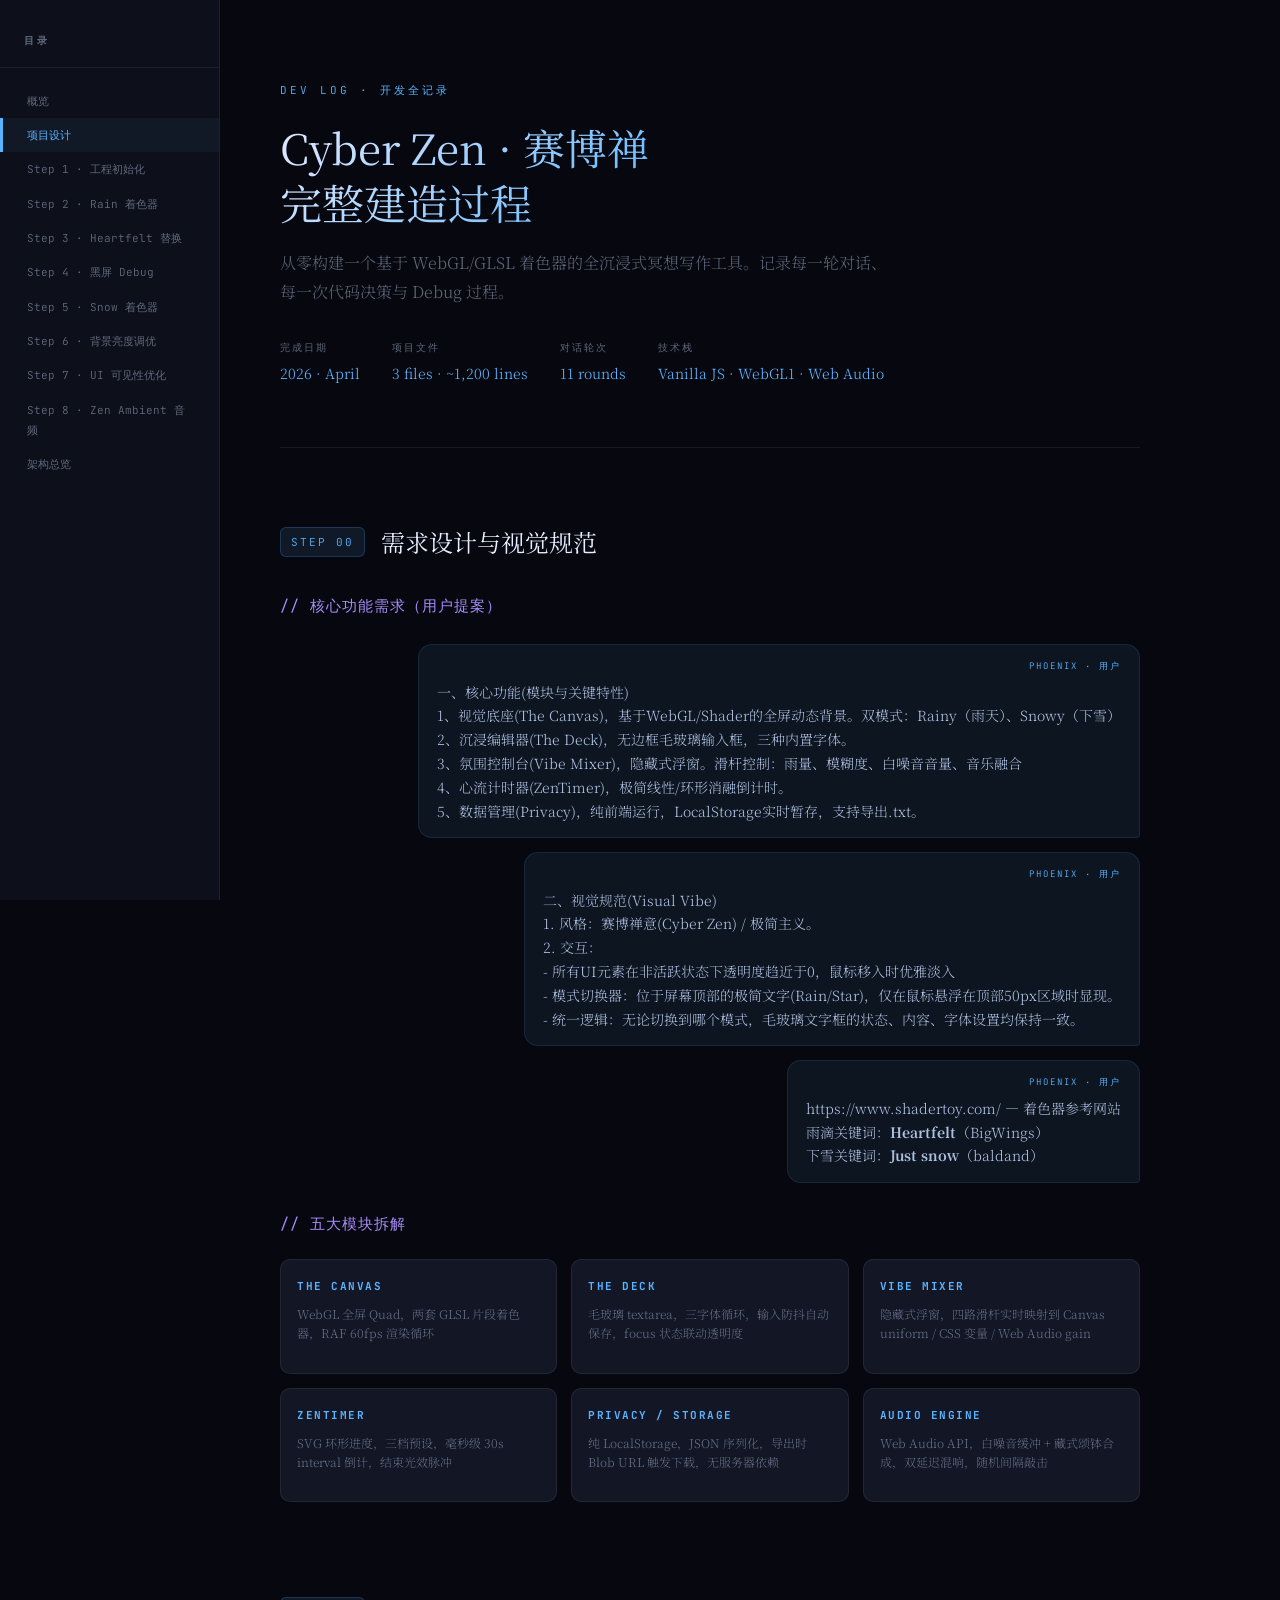
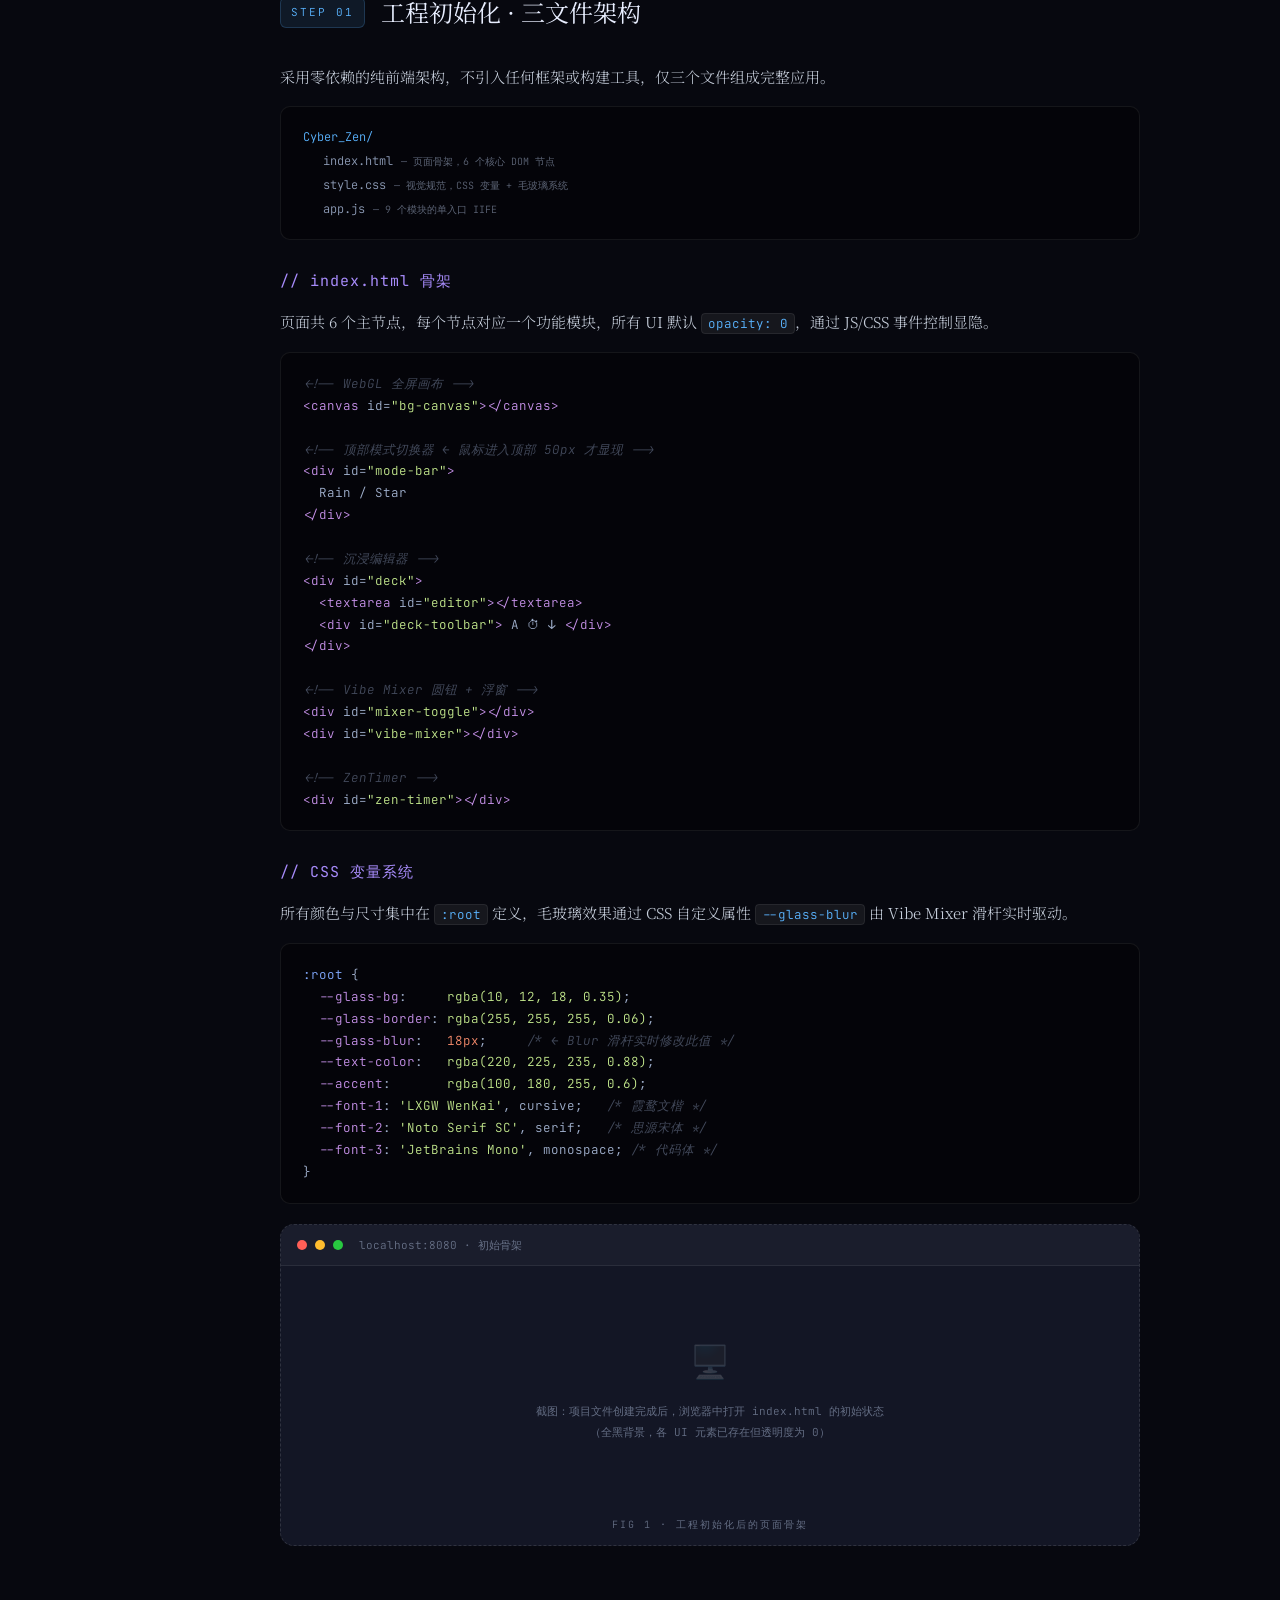
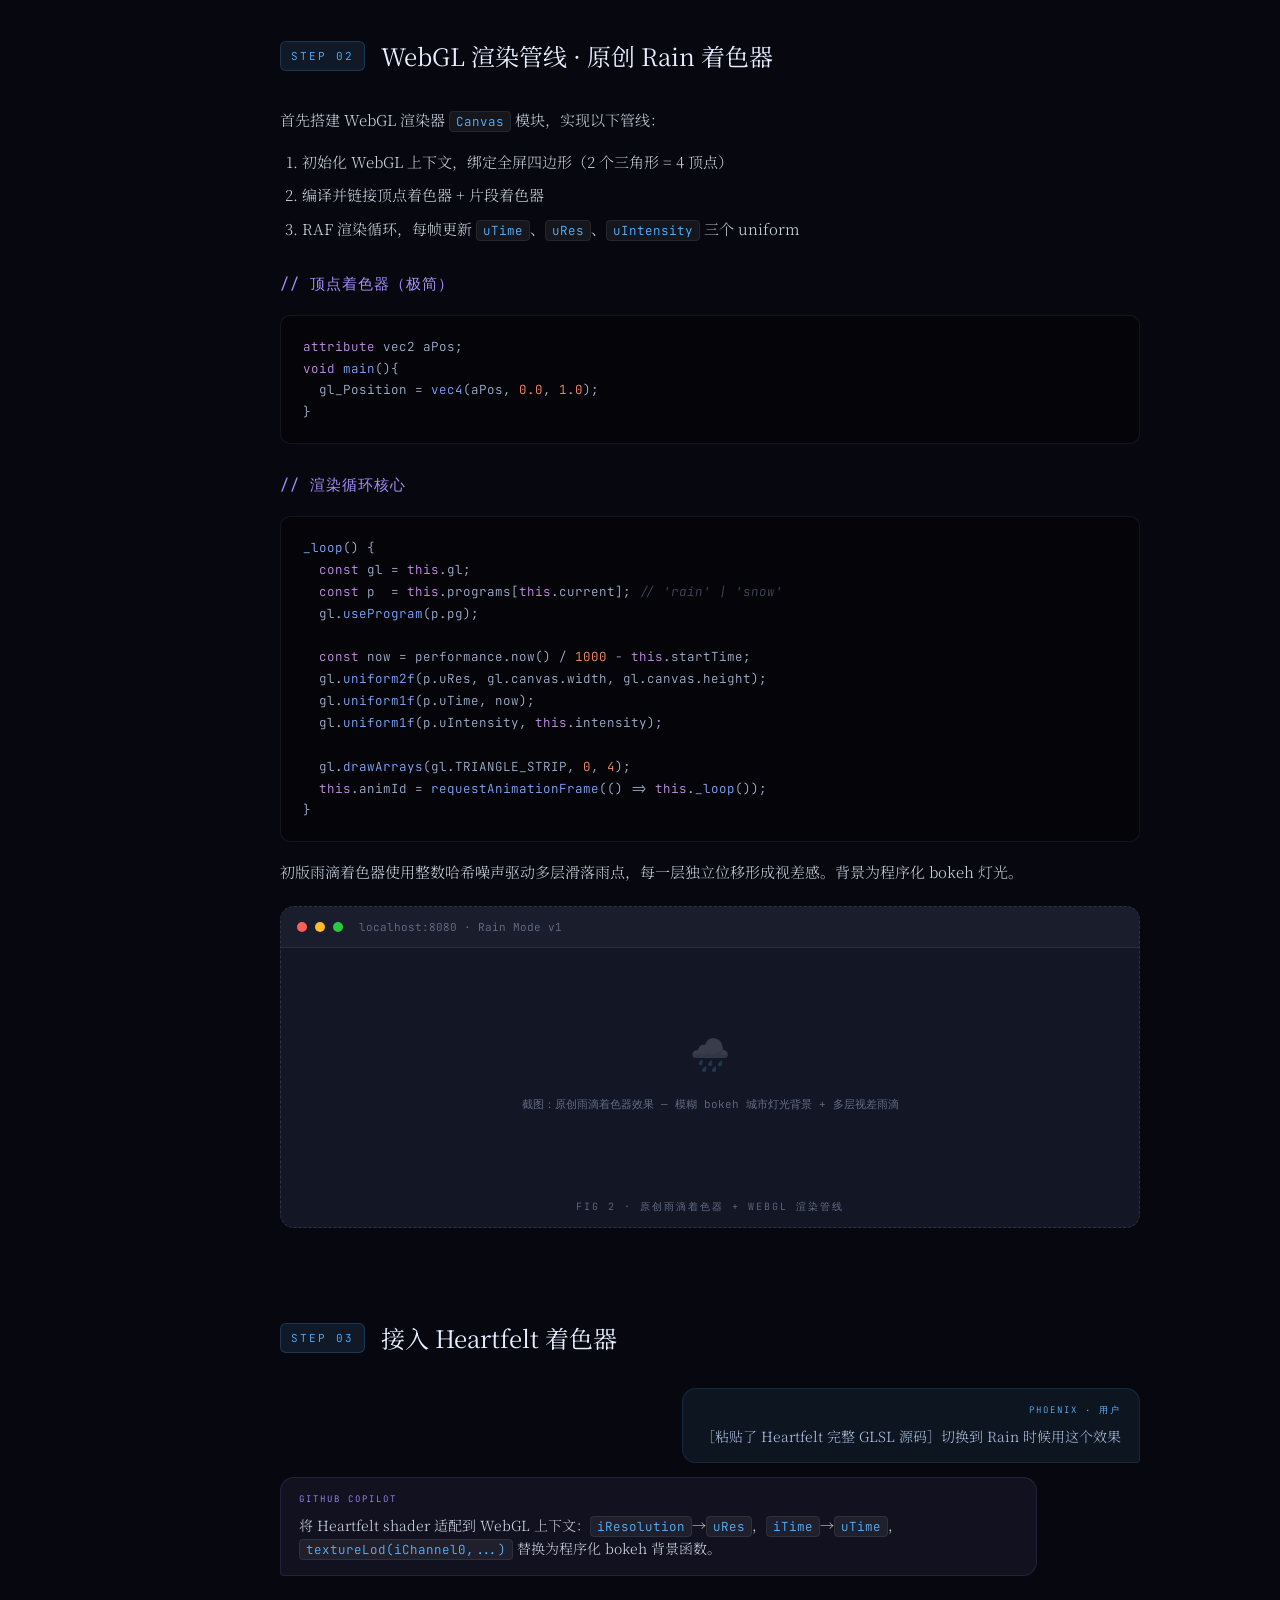
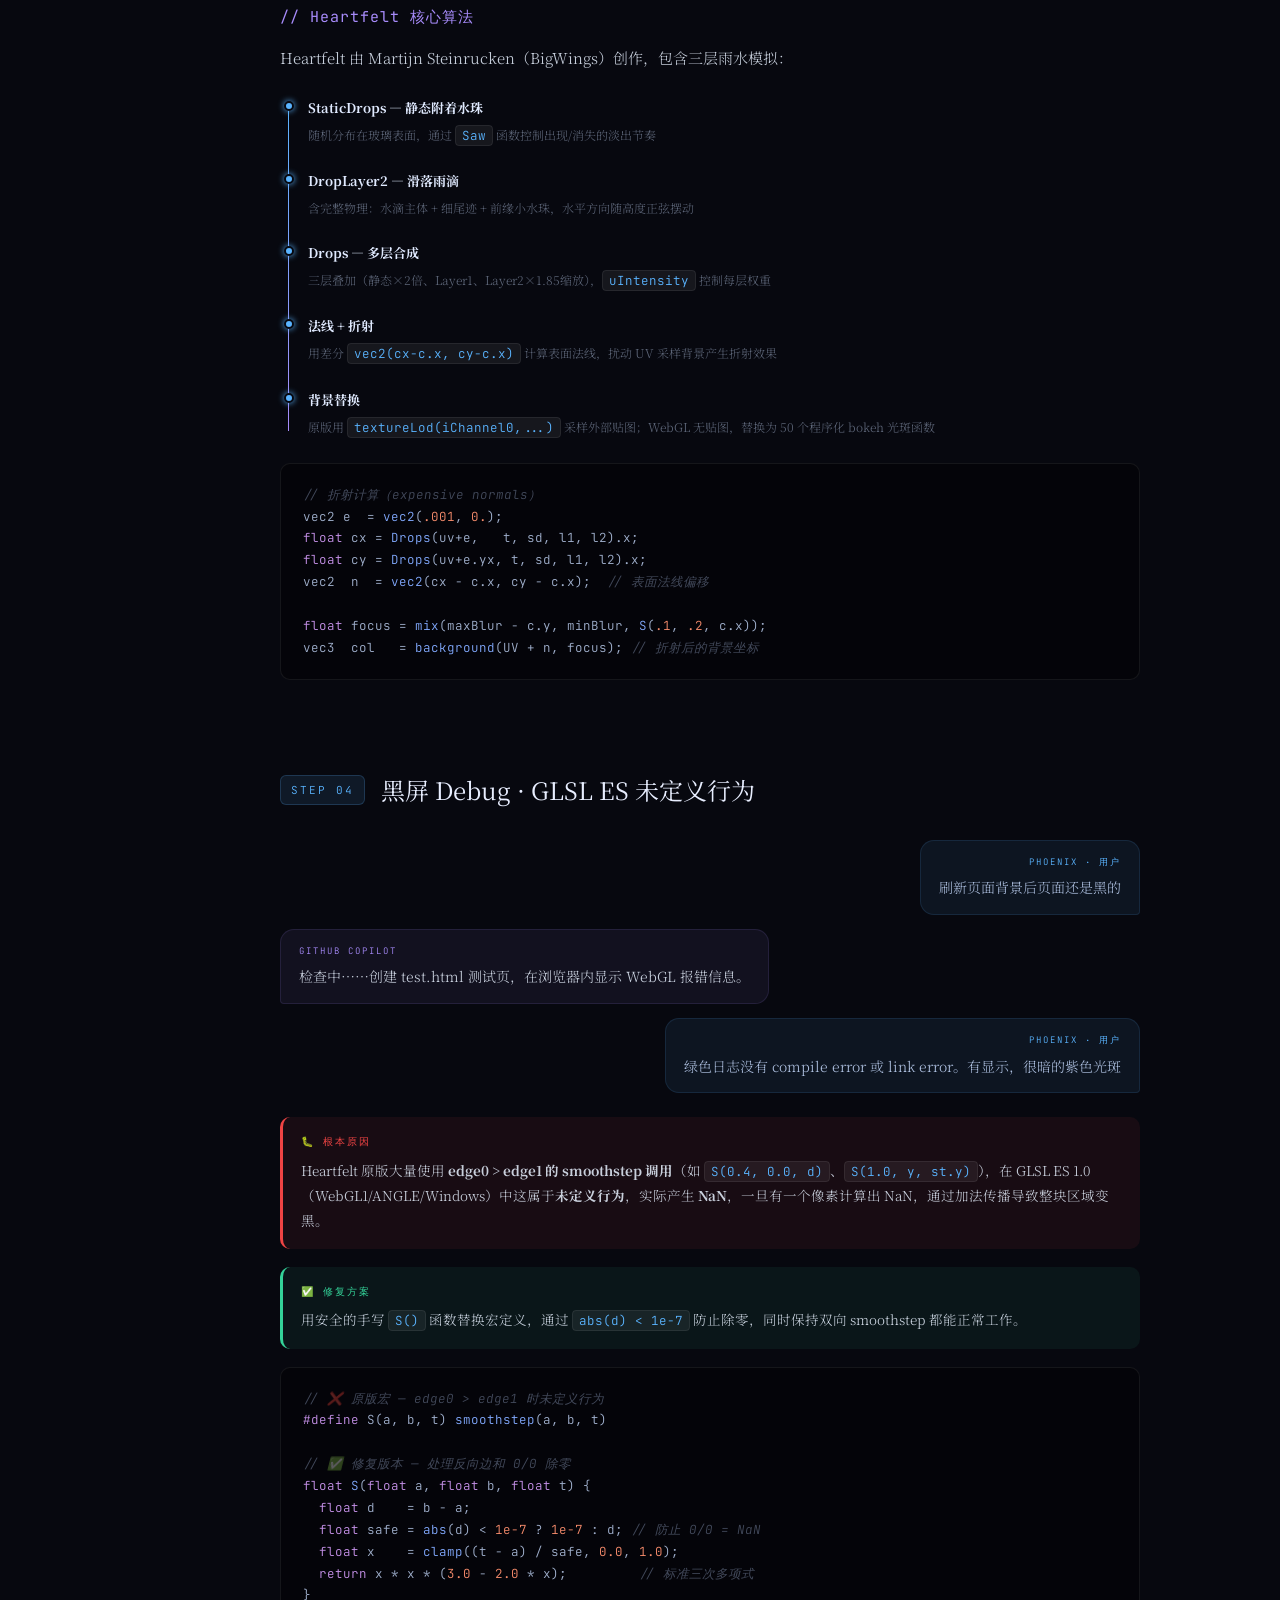
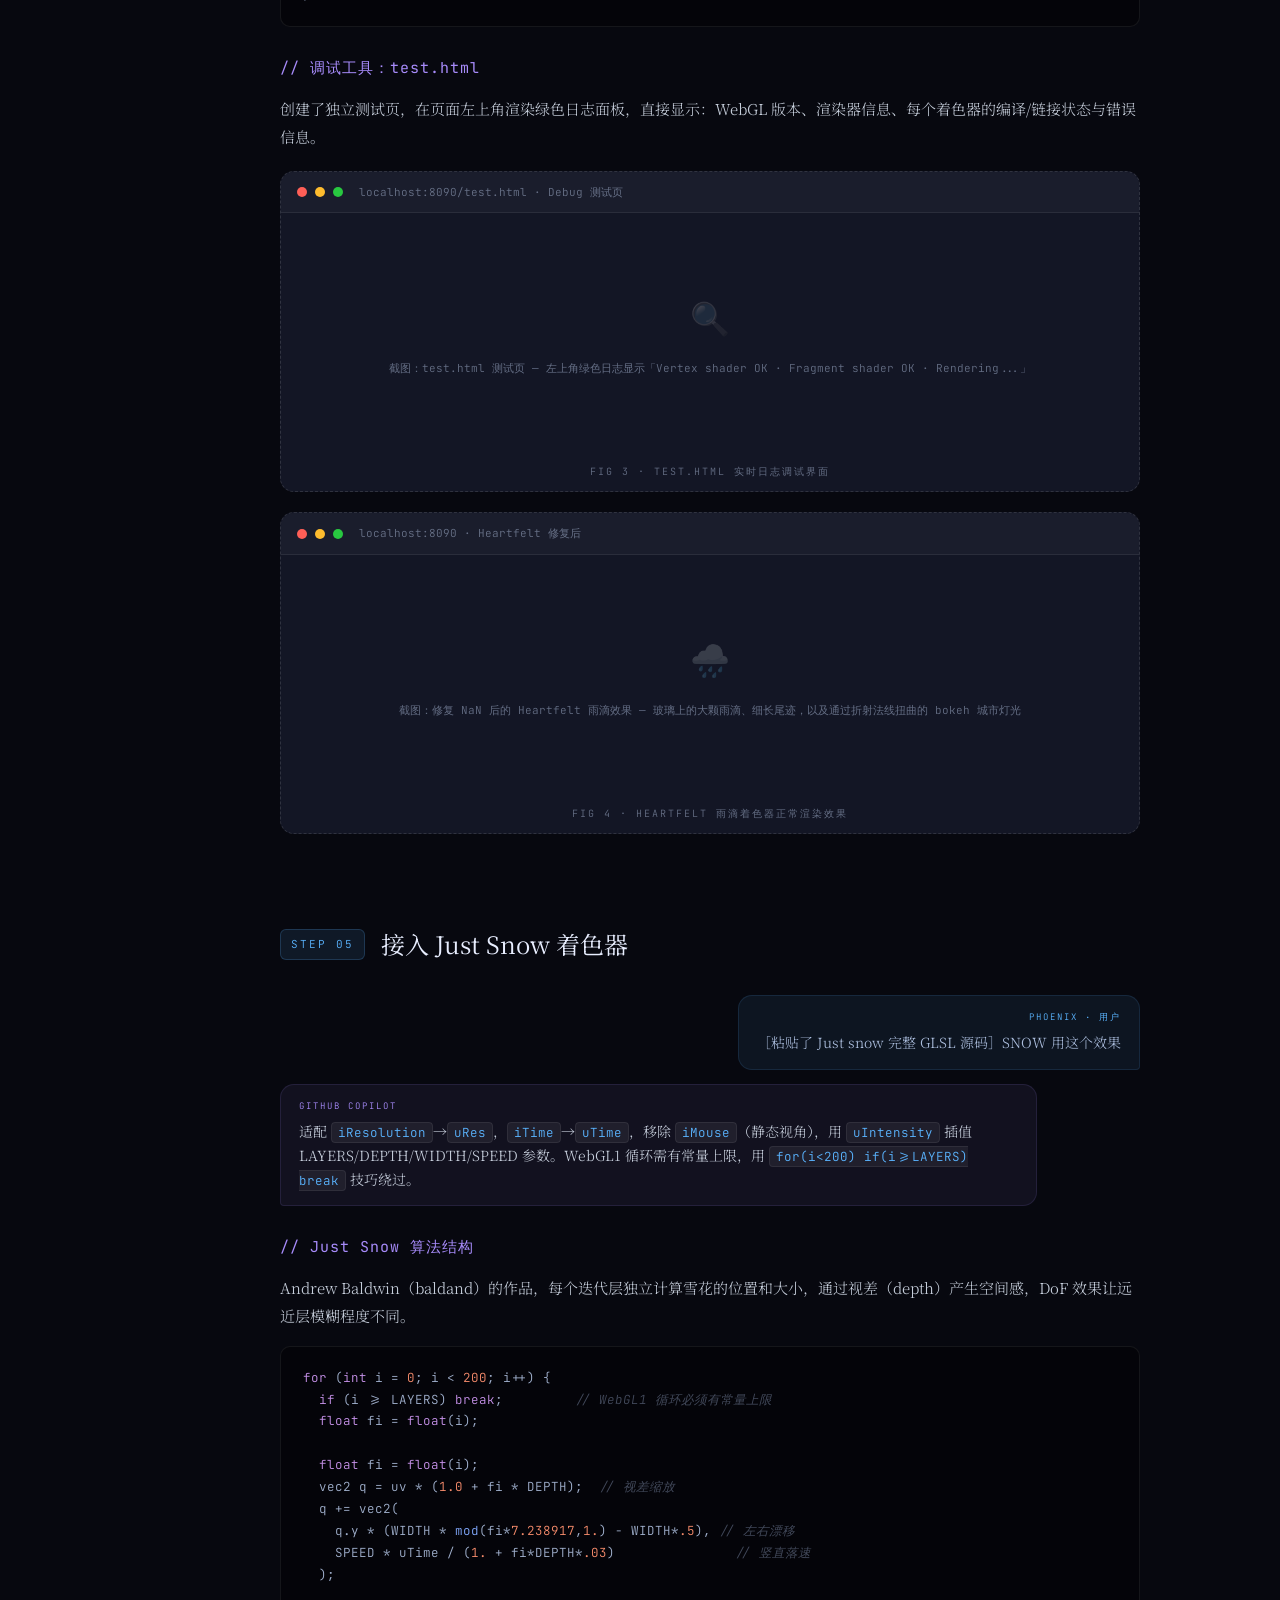
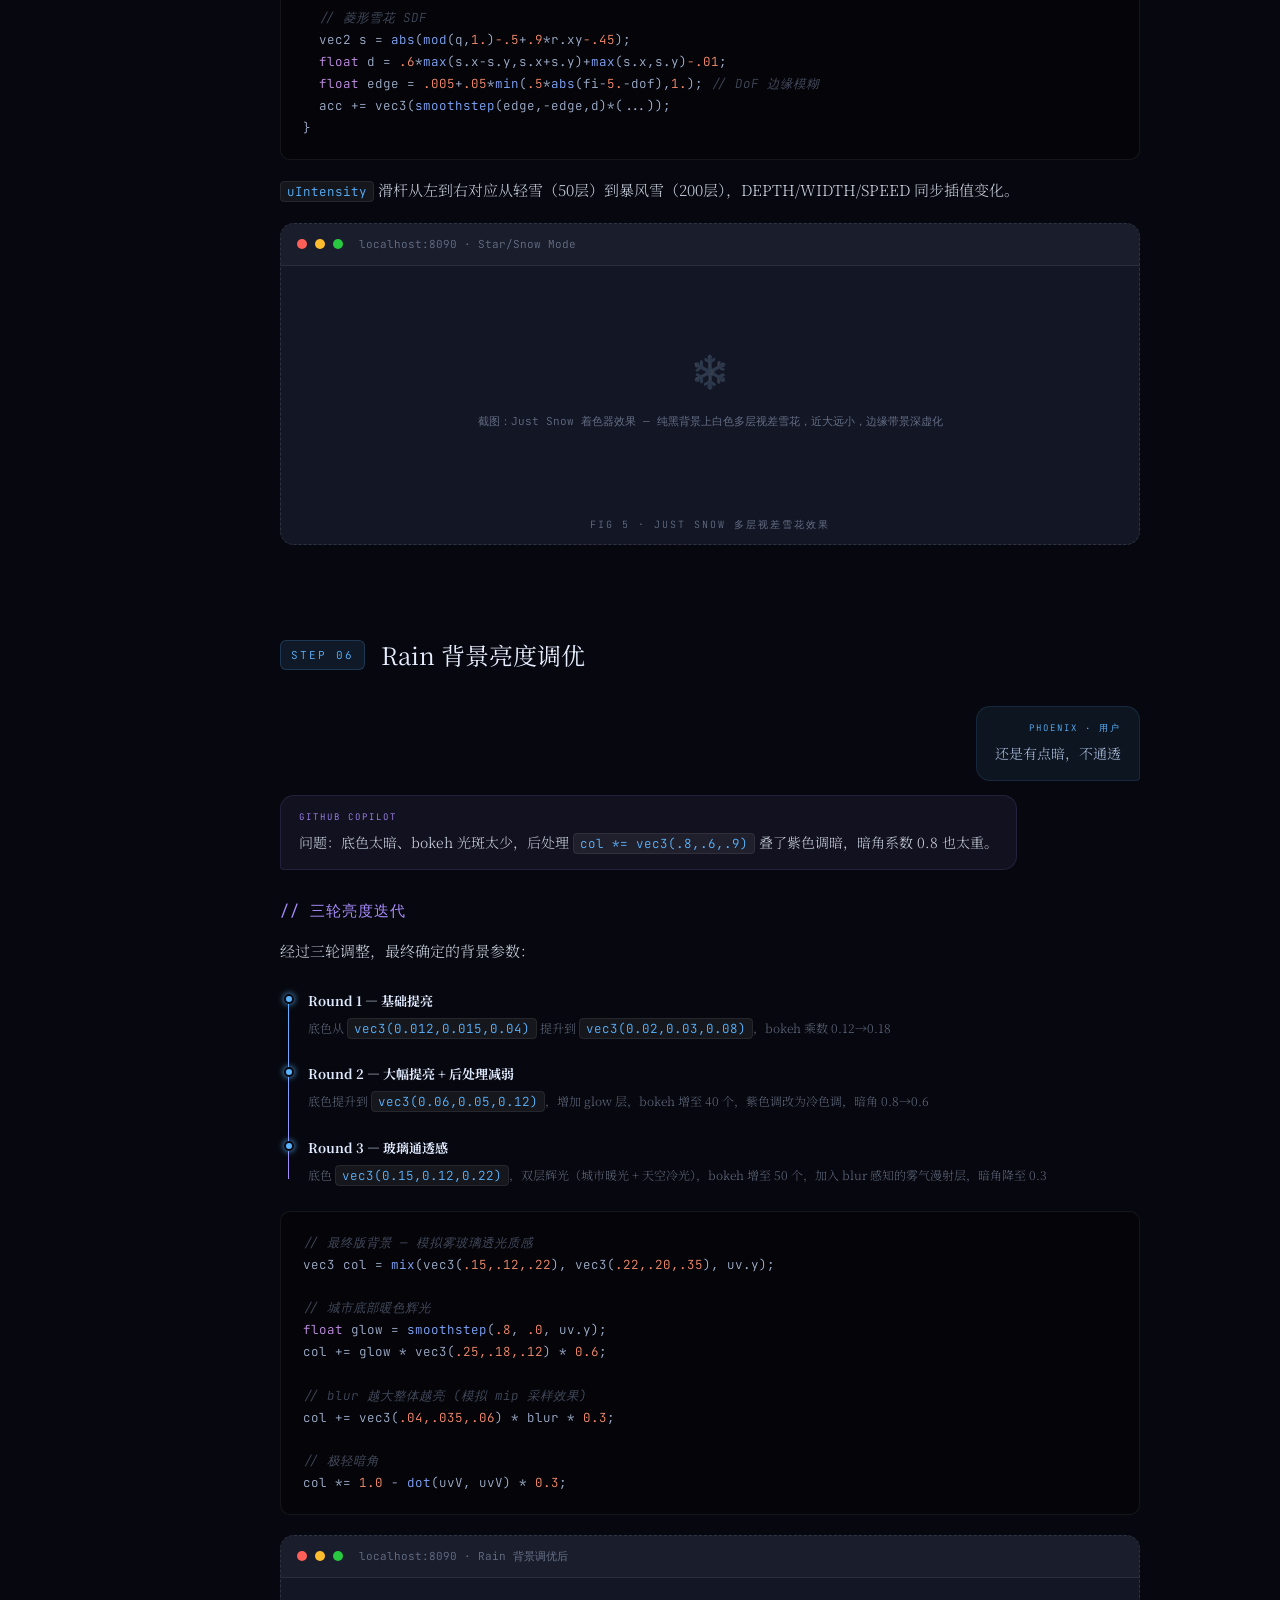
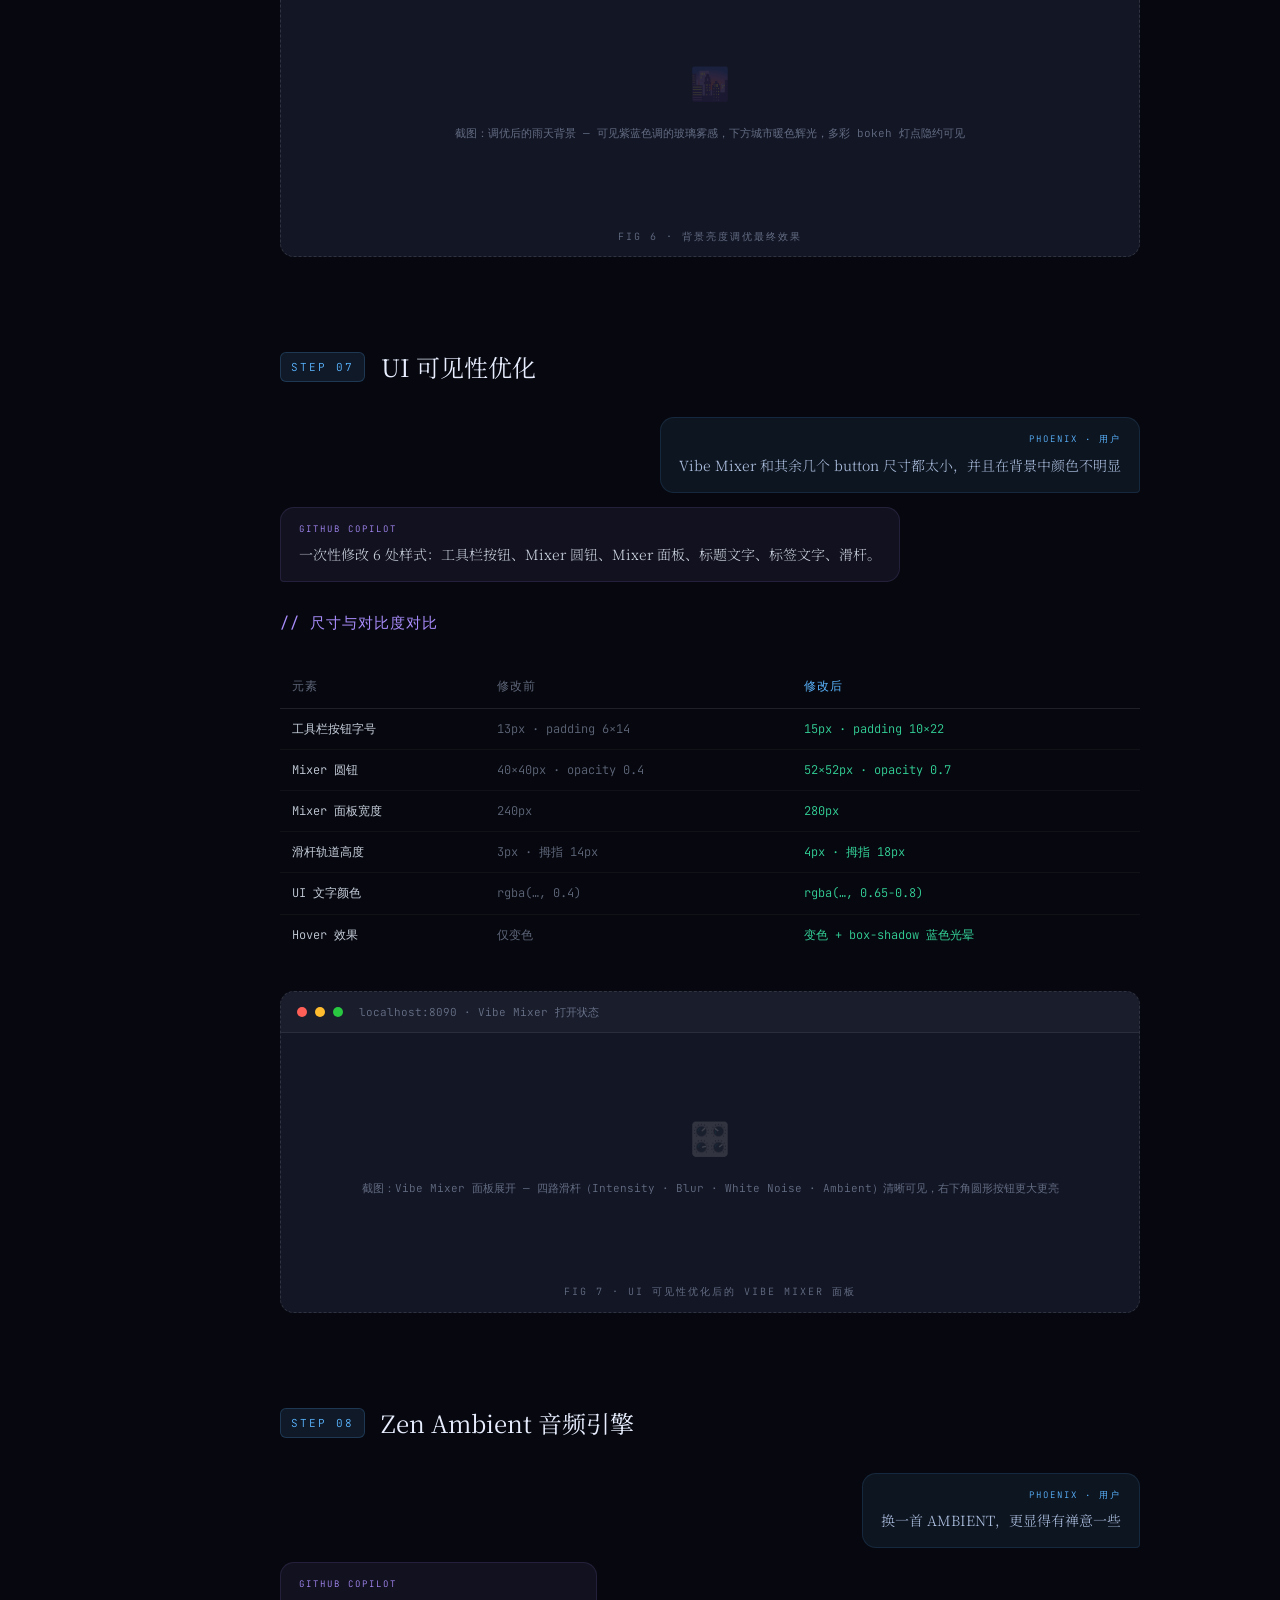
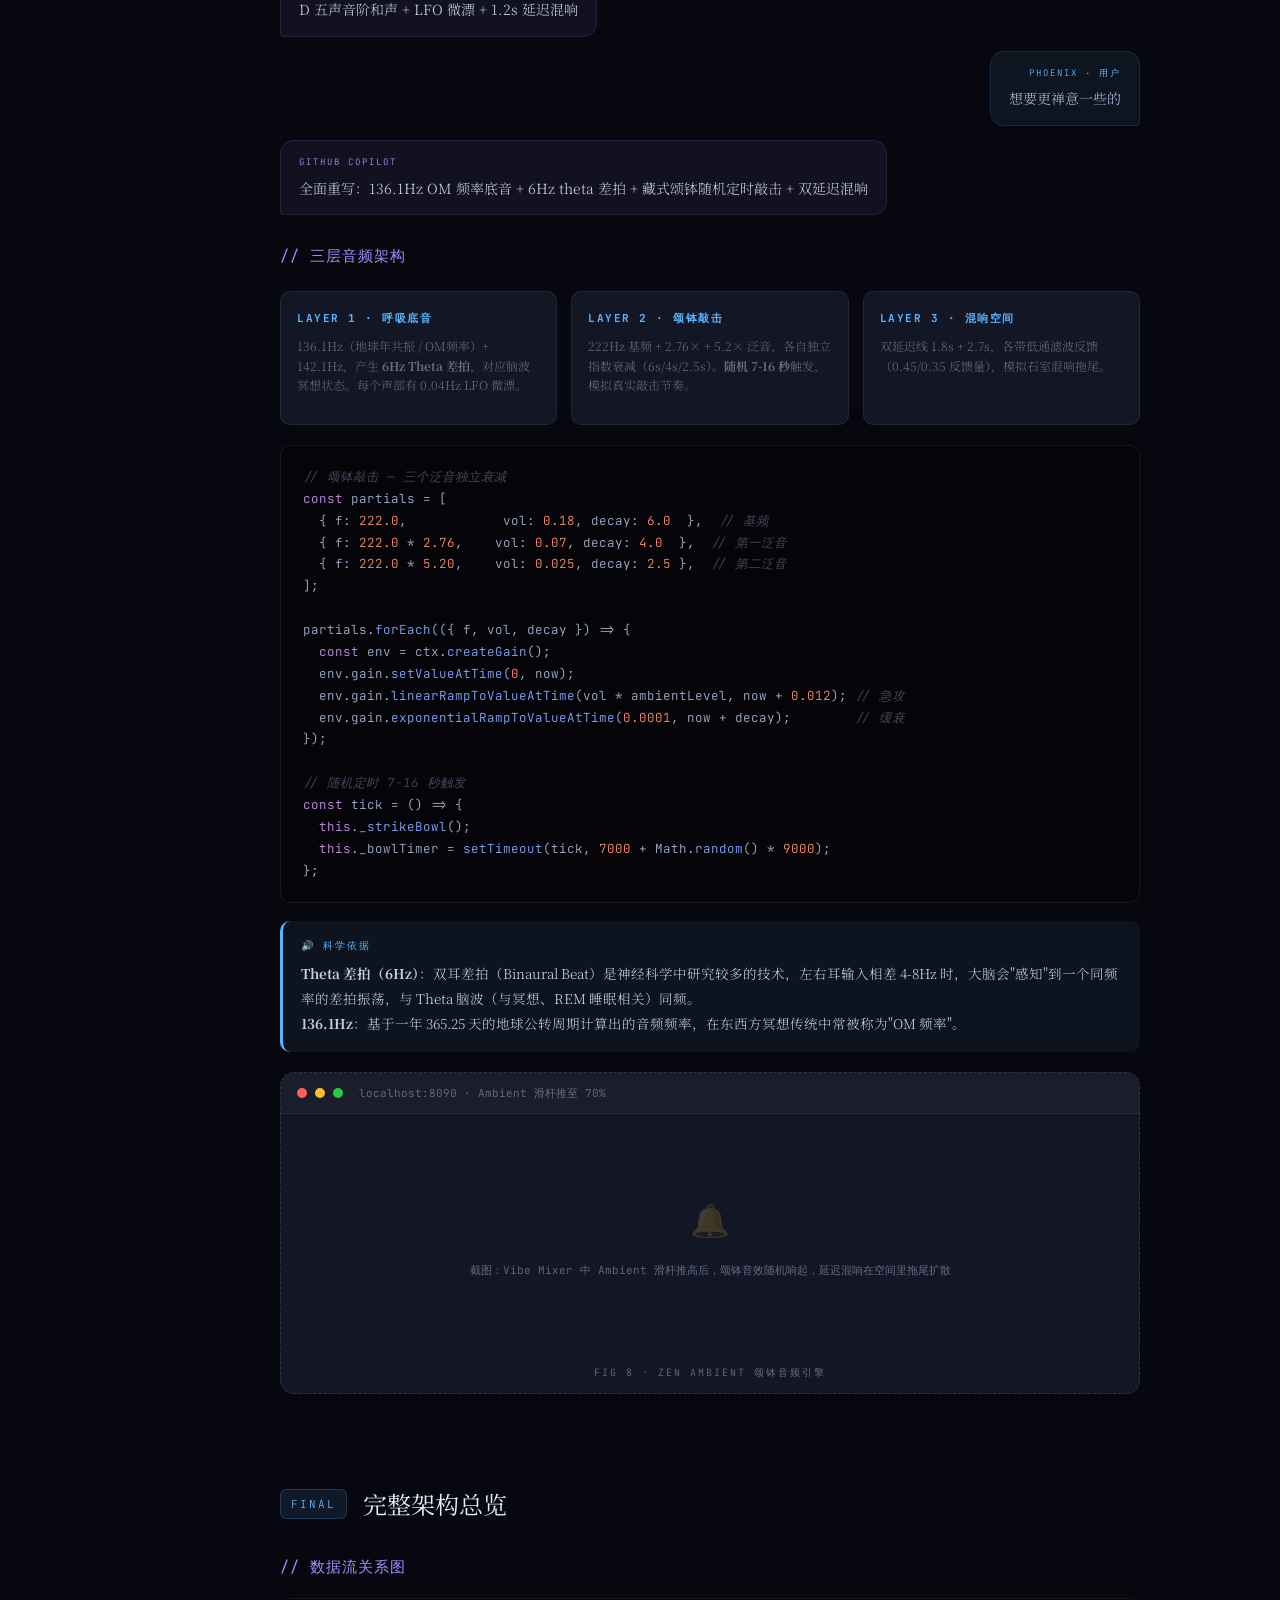
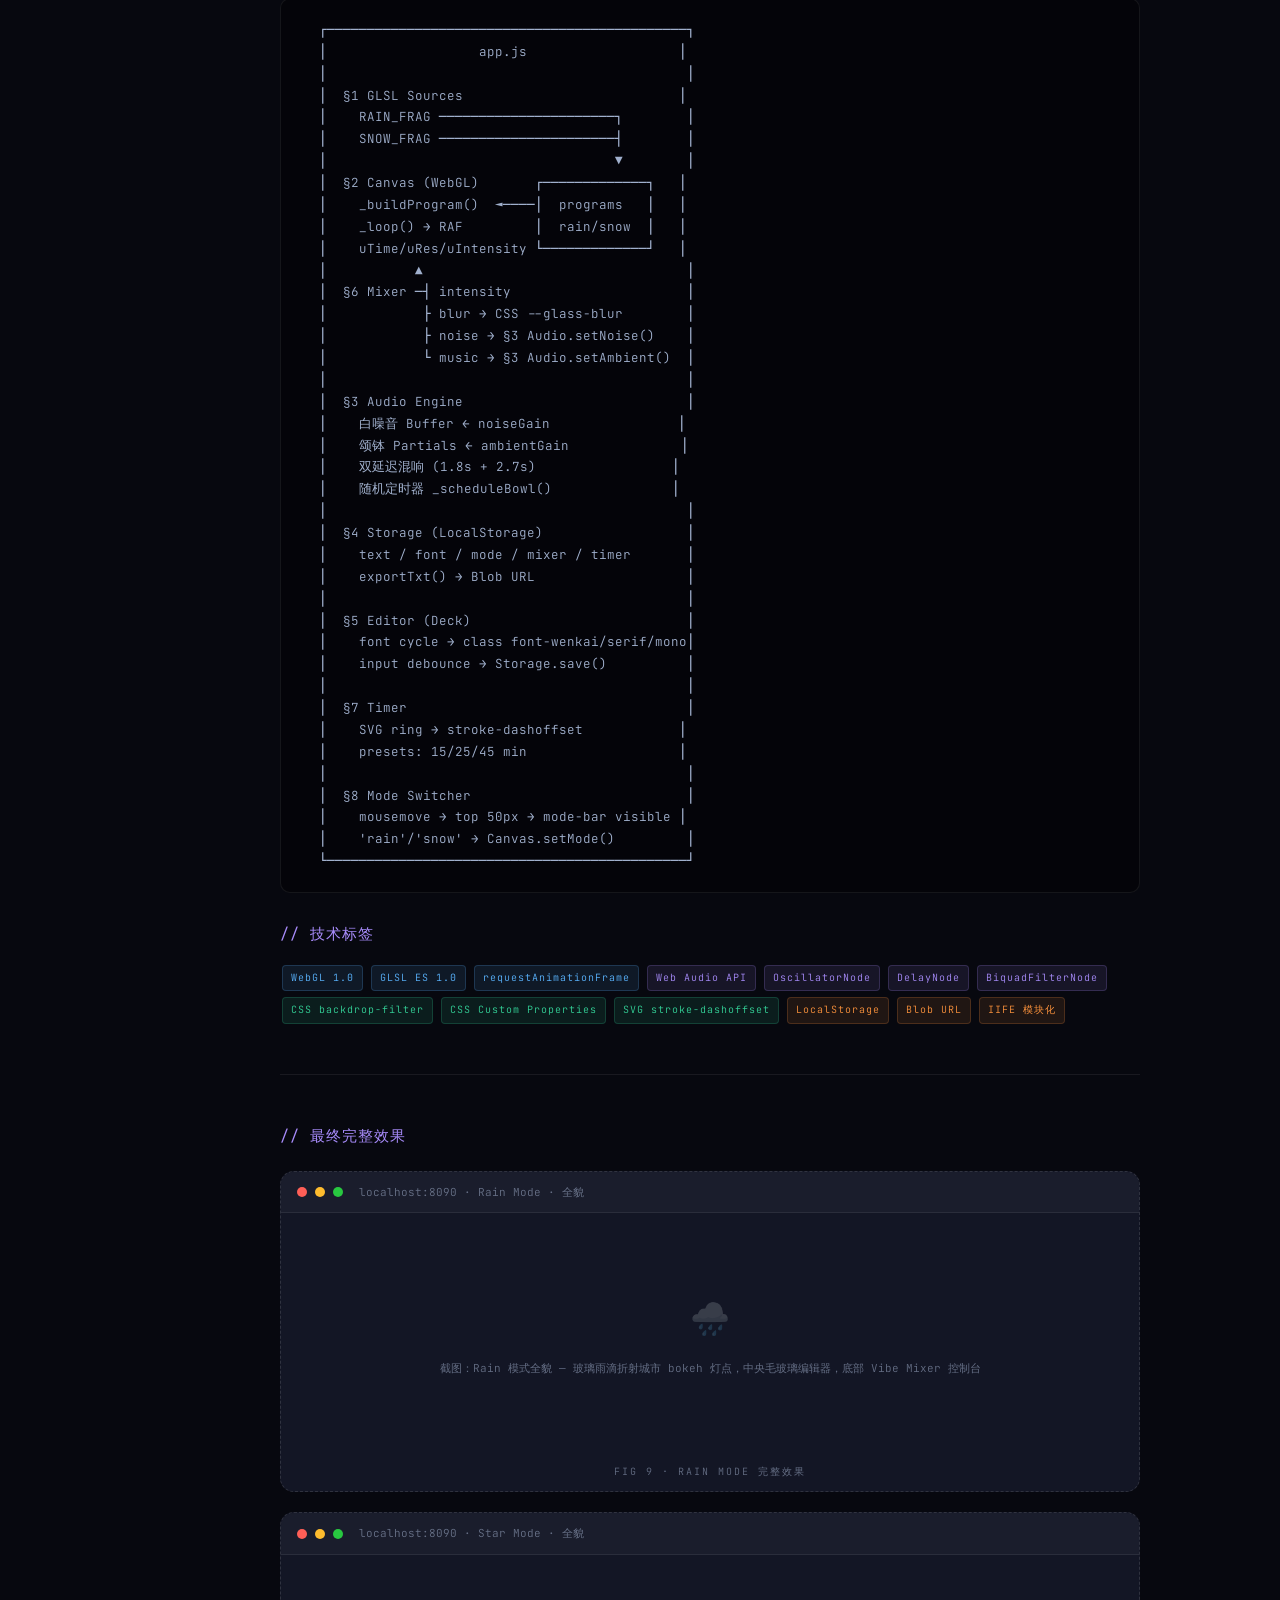
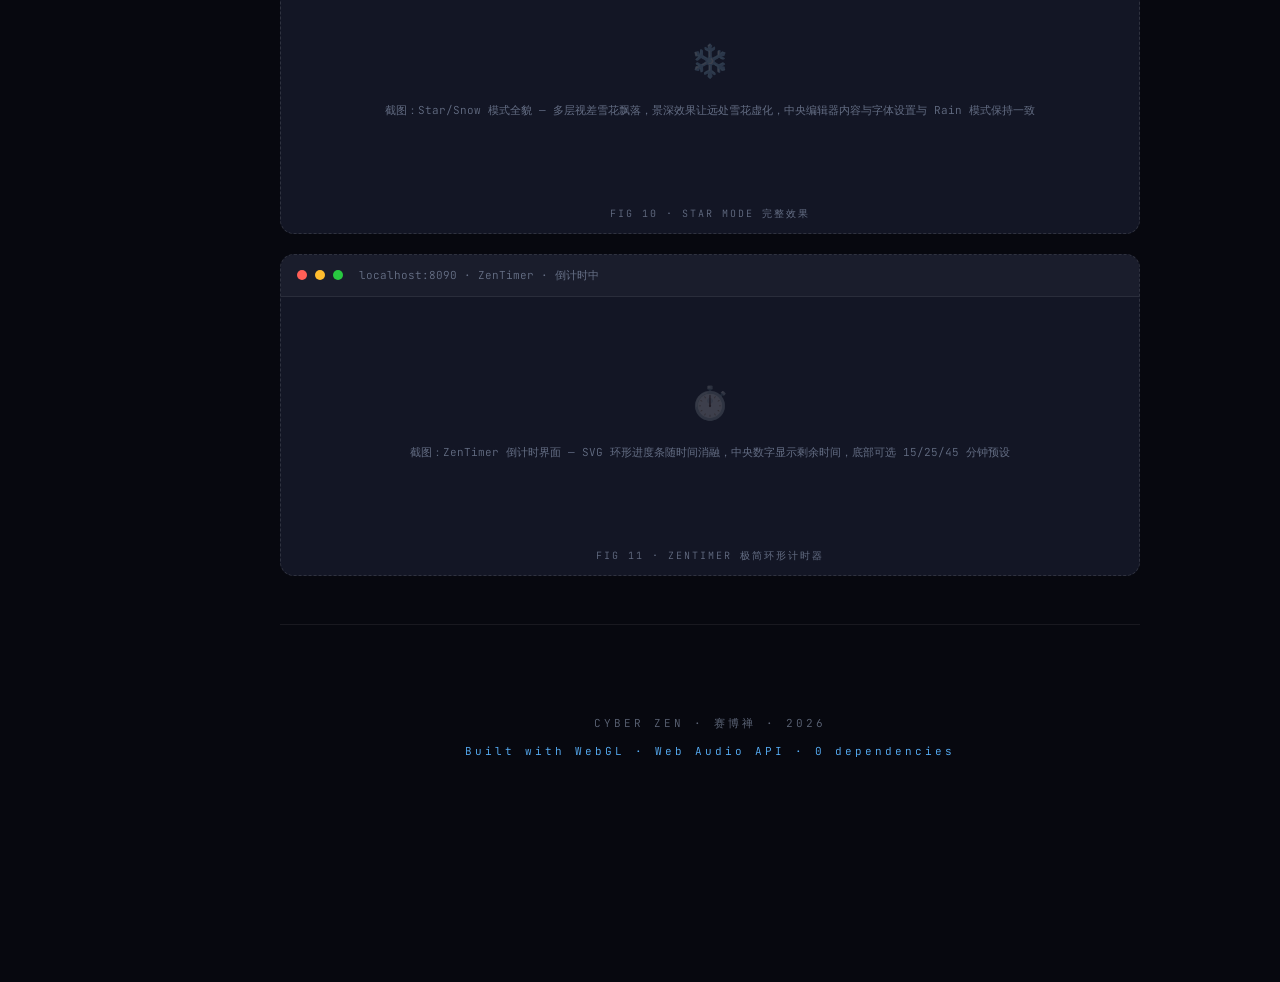
==== devlog.html @ c0a7d8d2 "upload dev log" ====
<!DOCTYPE html>
<html lang="zh-CN">
<head>
<meta charset="UTF-8">
<meta name="viewport" content="width=device-width, initial-scale=1.0">
<title>Cyber Zen · 开发全记录</title>
<style>
  @import url('https://fonts.googleapis.com/css2?family=JetBrains+Mono:wght@300;400&family=Noto+Serif+SC:wght@300;400&display=swap');

  :root {
    --bg: #07080f;
    --bg2: #0d0f1a;
    --bg3: #131625;
    --border: rgba(255,255,255,0.07);
    --accent: #5ab4ff;
    --accent2: #a78bfa;
    --text: rgba(220,228,242,0.9);
    --text-dim: rgba(180,195,225,0.5);
    --user-bg: rgba(90,180,255,0.08);
    --ai-bg: rgba(167,139,250,0.07);
    --code-bg: rgba(0,0,0,0.4);
    --radius: 14px;
  }

  * { margin:0; padding:0; box-sizing:border-box; }

  html { scroll-behavior: smooth; }

  body {
    background: var(--bg);
    color: var(--text);
    font-family: 'Noto Serif SC', serif;
    font-weight: 300;
    line-height: 1.85;
    font-size: 15px;
  }

  /* ── Sidebar TOC ── */
  #toc {
    position: fixed;
    top: 0; left: 0;
    width: 220px; height: 100vh;
    background: var(--bg2);
    border-right: 1px solid var(--border);
    padding: 32px 0;
    overflow-y: auto;
    z-index: 100;
  }
  #toc h2 {
    font-family: 'JetBrains Mono', monospace;
    font-size: 10px;
    letter-spacing: 3px;
    text-transform: uppercase;
    color: var(--text-dim);
    padding: 0 24px 16px;
    border-bottom: 1px solid var(--border);
    margin-bottom: 16px;
  }
  #toc a {
    display: block;
    padding: 7px 24px;
    font-family: 'JetBrains Mono', monospace;
    font-size: 11px;
    color: var(--text-dim);
    text-decoration: none;
    transition: color .25s, background .25s, border-left .25s;
    border-left: 3px solid transparent;
  }
  #toc a:hover, #toc a.active {
    color: var(--accent);
    background: rgba(90,180,255,0.06);
    border-left-color: var(--accent);
  }
  #toc .toc-step { color: var(--text-dim); font-size: 10px; padding: 3px 24px 3px 34px; }

  /* ── Main ── */
  main {
    margin-left: 220px;
    padding: 0 60px 120px;
    max-width: 980px;
  }

  /* ── Hero ── */
  #hero {
    padding: 80px 0 60px;
    border-bottom: 1px solid var(--border);
    margin-bottom: 64px;
  }
  #hero .badge {
    font-family: 'JetBrains Mono', monospace;
    font-size: 11px;
    letter-spacing: 3px;
    text-transform: uppercase;
    color: var(--accent);
    margin-bottom: 20px;
  }
  #hero h1 {
    font-size: 42px;
    font-weight: 400;
    line-height: 1.3;
    background: linear-gradient(135deg, #e0eaff 0%, var(--accent) 50%, var(--accent2) 100%);
    -webkit-background-clip: text;
    -webkit-text-fill-color: transparent;
    background-clip: text;
    margin-bottom: 18px;
  }
  #hero p { color: var(--text-dim); font-size: 16px; max-width: 620px; }
  .meta-row {
    display: flex; gap: 32px; margin-top: 32px;
  }
  .meta-item { display:flex; flex-direction:column; gap:4px; }
  .meta-label { font-family: 'JetBrains Mono', monospace; font-size: 10px; letter-spacing:2px; text-transform:uppercase; color: var(--text-dim); }
  .meta-value { font-size: 14px; color: var(--accent); }

  /* ── Section ── */
  .section {
    margin-bottom: 80px;
    padding-top: 8px;
  }
  .step-header {
    display: flex; align-items: center; gap: 16px;
    margin-bottom: 28px;
  }
  .step-num {
    font-family: 'JetBrains Mono', monospace;
    font-size: 11px;
    letter-spacing: 2px;
    color: var(--accent);
    background: rgba(90,180,255,0.1);
    border: 1px solid rgba(90,180,255,0.2);
    border-radius: 6px;
    padding: 4px 10px;
    white-space: nowrap;
  }
  .section h2 {
    font-size: 24px;
    font-weight: 400;
    color: #e8eeff;
  }
  .section h3 {
    font-size: 15px;
    font-weight: 400;
    color: var(--accent2);
    margin: 28px 0 12px;
    font-family: 'JetBrains Mono', monospace;
    letter-spacing: 1px;
  }
  .section p { margin-bottom: 14px; color: var(--text); }
  .section ul, .section ol { padding-left: 22px; margin-bottom: 14px; }
  .section li { margin-bottom: 6px; color: var(--text); }
  .divider { height: 1px; background: var(--border); margin: 48px 0; }

  /* ── Chat bubbles ── */
  .chat { margin: 24px 0; display: flex; flex-direction: column; gap: 14px; }
  .bubble { padding: 14px 18px; border-radius: var(--radius); max-width: 88%; line-height:1.7; font-size: 14px; }
  .bubble.user {
    background: var(--user-bg);
    border: 1px solid rgba(90,180,255,0.12);
    border-bottom-right-radius: 4px;
    align-self: flex-end;
    color: rgba(200,220,255,0.85);
  }
  .bubble.ai {
    background: var(--ai-bg);
    border: 1px solid rgba(167,139,250,0.12);
    border-bottom-left-radius: 4px;
    align-self: flex-start;
    color: var(--text);
  }
  .bubble-label {
    font-family: 'JetBrains Mono', monospace;
    font-size: 9px;
    letter-spacing: 2px;
    text-transform: uppercase;
    margin-bottom: 6px;
  }
  .bubble.user .bubble-label { color: var(--accent); text-align:right; }
  .bubble.ai   .bubble-label { color: var(--accent2); }

  /* ── Code block ── */
  pre {
    background: var(--code-bg);
    border: 1px solid var(--border);
    border-radius: 10px;
    padding: 20px 22px;
    overflow-x: auto;
    margin: 16px 0;
    font-family: 'JetBrains Mono', monospace;
    font-size: 12.5px;
    line-height: 1.75;
    color: rgba(200,220,255,0.8);
  }
  pre .kw  { color: #c792ea; }
  pre .fn  { color: #82aaff; }
  pre .str { color: #c3e88d; }
  pre .cmt { color: rgba(180,200,240,0.35); font-style: italic; }
  pre .num { color: #f78c6c; }

  code {
    font-family: 'JetBrains Mono', monospace;
    font-size: 12.5px;
    background: rgba(255,255,255,0.06);
    border: 1px solid var(--border);
    border-radius: 4px;
    padding: 1px 6px;
    color: var(--accent);
  }

  /* ── Screenshot placeholder ── */
  .screenshot {
    background: var(--bg3);
    border: 1px dashed rgba(255,255,255,0.12);
    border-radius: var(--radius);
    margin: 20px 0;
    overflow: hidden;
  }
  .screenshot-header {
    display: flex; align-items: center; gap: 8px;
    padding: 10px 16px;
    background: rgba(255,255,255,0.03);
    border-bottom: 1px solid var(--border);
  }
  .dot { width: 10px; height: 10px; border-radius: 50%; }
  .dot-r { background: #ff5f57; }
  .dot-y { background: #febc2e; }
  .dot-g { background: #28c840; }
  .screenshot-url {
    font-family: 'JetBrains Mono', monospace;
    font-size: 11px;
    color: var(--text-dim);
    margin-left: 8px;
  }
  .screenshot-body {
    min-height: 240px;
    display: flex;
    flex-direction: column;
    align-items: center;
    justify-content: center;
    gap: 12px;
    padding: 32px;
    position: relative;
  }
  .screenshot-body img {
    width: 100%;
    border-radius: 4px;
    display: block;
  }
  .screenshot-caption {
    font-family: 'JetBrains Mono', monospace;
    font-size: 10px;
    letter-spacing: 2px;
    text-transform: uppercase;
    color: var(--text-dim);
    text-align: center;
    padding: 10px;
  }
  .screenshot-icon {
    font-size: 32px;
    opacity: 0.2;
  }
  .screenshot-hint {
    font-family: 'JetBrains Mono', monospace;
    font-size: 11px;
    color: var(--text-dim);
    text-align: center;
  }

  /* ── Feature tag ── */
  .tag {
    display: inline-block;
    font-family: 'JetBrains Mono', monospace;
    font-size: 10px;
    letter-spacing: 1px;
    padding: 3px 8px;
    border-radius: 4px;
    margin: 2px;
  }
  .tag-blue  { background: rgba(90,180,255,0.1);  border: 1px solid rgba(90,180,255,0.2);  color: var(--accent); }
  .tag-purple{ background: rgba(167,139,250,0.1); border: 1px solid rgba(167,139,250,0.2); color: var(--accent2); }
  .tag-green { background: rgba(52,211,153,0.1);  border: 1px solid rgba(52,211,153,0.2);  color: #34d399; }
  .tag-orange{ background: rgba(251,146,60,0.1);  border: 1px solid rgba(251,146,60,0.2);  color: #fb923c; }

  /* ── File tree ── */
  .filetree {
    background: var(--code-bg);
    border: 1px solid var(--border);
    border-radius: 10px;
    padding: 18px 22px;
    font-family: 'JetBrains Mono', monospace;
    font-size: 12px;
    line-height: 2;
    margin: 16px 0;
  }
  .filetree .dir  { color: var(--accent); }
  .filetree .file { color: rgba(200,220,255,0.7); }
  .filetree .indent { padding-left: 20px; }
  .filetree .size { color: var(--text-dim); font-size: 10px; margin-left: 8px; }

  /* ── Architecture diagram ── */
  .arch {
    display: grid;
    grid-template-columns: repeat(3, 1fr);
    gap: 14px;
    margin: 20px 0;
  }
  .arch-card {
    background: var(--bg3);
    border: 1px solid var(--border);
    border-radius: 10px;
    padding: 16px;
  }
  .arch-card h4 {
    font-family: 'JetBrains Mono', monospace;
    font-size: 11px;
    letter-spacing: 1.5px;
    text-transform: uppercase;
    color: var(--accent);
    margin-bottom: 8px;
  }
  .arch-card p { font-size: 12px; color: var(--text-dim); line-height: 1.6; }

  /* ── Timeline bar ── */
  .timeline { position: relative; padding-left: 28px; margin: 24px 0; }
  .timeline::before {
    content: '';
    position: absolute;
    left: 8px; top: 8px; bottom: 8px;
    width: 1px;
    background: linear-gradient(to bottom, var(--accent), var(--accent2));
  }
  .tl-item { position: relative; margin-bottom: 22px; }
  .tl-dot {
    position: absolute;
    left: -24px; top: 5px;
    width: 10px; height: 10px;
    border-radius: 50%;
    background: var(--accent);
    border: 2px solid var(--bg);
    box-shadow: 0 0 6px var(--accent);
  }
  .tl-item h4 { font-size: 13px; color: #e0eaff; margin-bottom: 4px; }
  .tl-item p  { font-size: 12px; color: var(--text-dim); }

  /* ── Bug callout ── */
  .callout {
    border-radius: 10px;
    padding: 16px 18px;
    margin: 18px 0;
    font-size: 13.5px;
    border-left: 3px solid;
  }
  .callout-bug   { background: rgba(239,68,68,0.07);  border-color: #ef4444; }
  .callout-fix   { background: rgba(52,211,153,0.07); border-color: #34d399; }
  .callout-info  { background: rgba(90,180,255,0.07); border-color: var(--accent); }
  .callout-label { font-family: 'JetBrains Mono', monospace; font-size: 10px; letter-spacing: 2px; text-transform: uppercase; margin-bottom: 6px; }
  .callout-bug   .callout-label { color: #ef4444; }
  .callout-fix   .callout-label { color: #34d399; }
  .callout-info  .callout-label { color: var(--accent); }

  /* ── Print ── */
  @media print {
    #toc { display: none; }
    main { margin-left: 0; padding: 20px 40px; }
    .section { page-break-inside: avoid; }
    pre { white-space: pre-wrap; }
  }

  @media (max-width: 900px) {
    #toc { display: none; }
    main { margin-left: 0; padding: 0 24px 80px; }
  }
</style>
</head>
<body>

<!-- ══════════════ SIDEBAR ══════════════ -->
<nav id="toc">
  <h2>目录</h2>
  <a href="#hero">概览</a>
  <a href="#s0">项目设计</a>
  <a href="#s1">Step 1 · 工程初始化</a>
  <a href="#s2">Step 2 · Rain 着色器</a>
  <a href="#s3">Step 3 · Heartfelt 替换</a>
  <a href="#s4">Step 4 · 黑屏 Debug</a>
  <a href="#s5">Step 5 · Snow 着色器</a>
  <a href="#s6">Step 6 · 背景亮度调优</a>
  <a href="#s7">Step 7 · UI 可见性优化</a>
  <a href="#s8">Step 8 · Zen Ambient 音频</a>
  <a href="#arch">架构总览</a>
</nav>

<!-- ══════════════ MAIN ══════════════ -->
<main>

<!-- ── HERO ── -->
<section id="hero">
  <div class="badge">Dev Log · 开发全记录</div>
  <h1>Cyber Zen · 赛博禅<br>完整建造过程</h1>
  <p>从零构建一个基于 WebGL/GLSL 着色器的全沉浸式冥想写作工具。记录每一轮对话、每一次代码决策与 Debug 过程。</p>
  <div class="meta-row">
    <div class="meta-item">
      <span class="meta-label">完成日期</span>
      <span class="meta-value">2026 · April</span>
    </div>
    <div class="meta-item">
      <span class="meta-label">项目文件</span>
      <span class="meta-value">3 files · ~1,200 lines</span>
    </div>
    <div class="meta-item">
      <span class="meta-label">对话轮次</span>
      <span class="meta-value">11 rounds</span>
    </div>
    <div class="meta-item">
      <span class="meta-label">技术栈</span>
      <span class="meta-value">Vanilla JS · WebGL1 · Web Audio</span>
    </div>
  </div>
</section>

<!-- ══ STEP 0 : DESIGN ══ -->
<section class="section" id="s0">
  <div class="step-header">
    <span class="step-num">STEP 00</span>
    <h2>需求设计与视觉规范</h2>
  </div>

  <h3>// 核心功能需求（用户提案）</h3>

  <div class="chat">
    <div class="bubble user">
      <div class="bubble-label">Phoenix · 用户</div>
      一、核心功能(模块与关键特性)<br>
      1、视觉底座(The Canvas)，基于WebGL/Shader的全屏动态背景。双模式：Rainy（雨天）、Snowy（下雪）<br>
      2、沉浸编辑器(The Deck)，无边框毛玻璃输入框，三种内置字体。<br>
      3、氛围控制台(Vibe Mixer)，隐藏式浮窗。滑杆控制：雨量、模糊度、白噪音音量、音乐融合<br>
      4、心流计时器(ZenTimer)，极简线性/环形消融倒计时。<br>
      5、数据管理(Privacy)，纯前端运行，LocalStorage实时暂存，支持导出.txt。
    </div>
    <div class="bubble user">
      <div class="bubble-label">Phoenix · 用户</div>
      二、视觉规范(Visual Vibe)<br>
      1. 风格：赛博禅意(Cyber Zen) / 极简主义。<br>
      2. 交互：<br>
      - 所有UI元素在非活跃状态下透明度趋近于0，鼠标移入时优雅淡入<br>
      - 模式切换器：位于屏幕顶部的极简文字(Rain/Star)，仅在鼠标悬浮在顶部50px区域时显现。<br>
      - 统一逻辑：无论切换到哪个模式，毛玻璃文字框的状态、内容、字体设置均保持一致。
    </div>
    <div class="bubble user">
      <div class="bubble-label">Phoenix · 用户</div>
      https://www.shadertoy.com/ — 着色器参考网站<br>
      雨滴关键词：<strong>Heartfelt</strong>（BigWings）<br>
      下雪关键词：<strong>Just snow</strong>（baldand）
    </div>
  </div>

  <h3>// 五大模块拆解</h3>
  <div class="arch">
    <div class="arch-card">
      <h4>The Canvas</h4>
      <p>WebGL 全屏 Quad，两套 GLSL 片段着色器，RAF 60fps 渲染循环</p>
    </div>
    <div class="arch-card">
      <h4>The Deck</h4>
      <p>毛玻璃 textarea，三字体循环，输入防抖自动保存，focus 状态联动透明度</p>
    </div>
    <div class="arch-card">
      <h4>Vibe Mixer</h4>
      <p>隐藏式浮窗，四路滑杆实时映射到 Canvas uniform / CSS 变量 / Web Audio gain</p>
    </div>
    <div class="arch-card">
      <h4>ZenTimer</h4>
      <p>SVG 环形进度，三档预设，毫秒级 30s interval 倒计，结束光效脉冲</p>
    </div>
    <div class="arch-card">
      <h4>Privacy / Storage</h4>
      <p>纯 LocalStorage，JSON 序列化，导出时 Blob URL 触发下载，无服务器依赖</p>
    </div>
    <div class="arch-card">
      <h4>Audio Engine</h4>
      <p>Web Audio API，白噪音缓冲 + 藏式颂钵合成，双延迟混响，随机间隔敲击</p>
    </div>
  </div>
</section>

<!-- ══ STEP 1 : INIT ══ -->
<section class="section" id="s1">
  <div class="step-header">
    <span class="step-num">STEP 01</span>
    <h2>工程初始化 · 三文件架构</h2>
  </div>

  <p>采用零依赖的纯前端架构，不引入任何框架或构建工具，仅三个文件组成完整应用。</p>

  <div class="filetree">
    <div><span class="dir">Cyber_Zen/</span></div>
    <div class="indent"><span class="file">index.html</span><span class="size">— 页面骨架，6 个核心 DOM 节点</span></div>
    <div class="indent"><span class="file">style.css</span><span class="size">— 视觉规范，CSS 变量 + 毛玻璃系统</span></div>
    <div class="indent"><span class="file">app.js</span><span class="size">— 9 个模块的单入口 IIFE</span></div>
  </div>

  <h3>// index.html 骨架</h3>
  <p>页面共 6 个主节点，每个节点对应一个功能模块，所有 UI 默认 <code>opacity: 0</code>，通过 JS/CSS 事件控制显隐。</p>

<pre><span class="cmt">&lt;!-- WebGL 全屏画布 --&gt;</span>
<span class="kw">&lt;canvas</span> id=<span class="str">"bg-canvas"</span><span class="kw">&gt;&lt;/canvas&gt;</span>

<span class="cmt">&lt;!-- 顶部模式切换器 ← 鼠标进入顶部 50px 才显现 --&gt;</span>
<span class="kw">&lt;div</span> id=<span class="str">"mode-bar"</span><span class="kw">&gt;</span>
  Rain / Star
<span class="kw">&lt;/div&gt;</span>

<span class="cmt">&lt;!-- 沉浸编辑器 --&gt;</span>
<span class="kw">&lt;div</span> id=<span class="str">"deck"</span><span class="kw">&gt;</span>
  <span class="kw">&lt;textarea</span> id=<span class="str">"editor"</span><span class="kw">&gt;&lt;/textarea&gt;</span>
  <span class="kw">&lt;div</span> id=<span class="str">"deck-toolbar"</span><span class="kw">&gt;</span> A ⏱ ↓ <span class="kw">&lt;/div&gt;</span>
<span class="kw">&lt;/div&gt;</span>

<span class="cmt">&lt;!-- Vibe Mixer 圆钮 + 浮窗 --&gt;</span>
<span class="kw">&lt;div</span> id=<span class="str">"mixer-toggle"</span><span class="kw">&gt;&lt;/div&gt;</span>
<span class="kw">&lt;div</span> id=<span class="str">"vibe-mixer"</span><span class="kw">&gt;&lt;/div&gt;</span>

<span class="cmt">&lt;!-- ZenTimer --&gt;</span>
<span class="kw">&lt;div</span> id=<span class="str">"zen-timer"</span><span class="kw">&gt;&lt;/div&gt;</span></pre>

  <h3>// CSS 变量系统</h3>
  <p>所有颜色与尺寸集中在 <code>:root</code> 定义，毛玻璃效果通过 CSS 自定义属性 <code>--glass-blur</code> 由 Vibe Mixer 滑杆实时驱动。</p>
<pre><span class="fn">:root</span> {
  <span class="kw">--glass-bg</span>:     <span class="str">rgba(10, 12, 18, 0.35)</span>;
  <span class="kw">--glass-border</span>: <span class="str">rgba(255, 255, 255, 0.06)</span>;
  <span class="kw">--glass-blur</span>:   <span class="num">18px</span>;     <span class="cmt">/* ← Blur 滑杆实时修改此值 */</span>
  <span class="kw">--text-color</span>:   <span class="str">rgba(220, 225, 235, 0.88)</span>;
  <span class="kw">--accent</span>:       <span class="str">rgba(100, 180, 255, 0.6)</span>;
  <span class="kw">--font-1</span>: <span class="str">'LXGW WenKai'</span>, cursive;   <span class="cmt">/* 霞鹜文楷 */</span>
  <span class="kw">--font-2</span>: <span class="str">'Noto Serif SC'</span>, serif;   <span class="cmt">/* 思源宋体 */</span>
  <span class="kw">--font-3</span>: <span class="str">'JetBrains Mono'</span>, monospace; <span class="cmt">/* 代码体 */</span>
}</pre>

  <div class="screenshot">
    <div class="screenshot-header">
      <div class="dot dot-r"></div><div class="dot dot-y"></div><div class="dot dot-g"></div>
      <span class="screenshot-url">localhost:8080 · 初始骨架</span>
    </div>
    <div class="screenshot-body">
      <div class="screenshot-icon">🖥️</div>
      <div class="screenshot-hint">截图：项目文件创建完成后，浏览器中打开 index.html 的初始状态<br>（全黑背景，各 UI 元素已存在但透明度为 0）</div>
    </div>
    <div class="screenshot-caption">Fig 1 · 工程初始化后的页面骨架</div>
  </div>
</section>

<!-- ══ STEP 2 : ORIGINAL RAIN ══ -->
<section class="section" id="s2">
  <div class="step-header">
    <span class="step-num">STEP 02</span>
    <h2>WebGL 渲染管线 · 原创 Rain 着色器</h2>
  </div>

  <p>首先搭建 WebGL 渲染器 <code>Canvas</code> 模块，实现以下管线：</p>
  <ol>
    <li>初始化 WebGL 上下文，绑定全屏四边形（2 个三角形 = 4 顶点）</li>
    <li>编译并链接顶点着色器 + 片段着色器</li>
    <li>RAF 渲染循环，每帧更新 <code>uTime</code>、<code>uRes</code>、<code>uIntensity</code> 三个 uniform</li>
  </ol>

  <h3>// 顶点着色器（极简）</h3>
<pre><span class="kw">attribute</span> vec2 aPos;
<span class="kw">void</span> <span class="fn">main</span>(){
  gl_Position = <span class="fn">vec4</span>(aPos, <span class="num">0.0</span>, <span class="num">1.0</span>);
}</pre>

  <h3>// 渲染循环核心</h3>
<pre><span class="fn">_loop</span>() {
  <span class="kw">const</span> gl = <span class="kw">this</span>.gl;
  <span class="kw">const</span> p  = <span class="kw">this</span>.programs[<span class="kw">this</span>.current]; <span class="cmt">// 'rain' | 'snow'</span>
  gl.<span class="fn">useProgram</span>(p.pg);
  
  <span class="kw">const</span> now = performance.now() / <span class="num">1000</span> - <span class="kw">this</span>.startTime;
  gl.<span class="fn">uniform2f</span>(p.uRes, gl.canvas.width, gl.canvas.height);
  gl.<span class="fn">uniform1f</span>(p.uTime, now);
  gl.<span class="fn">uniform1f</span>(p.uIntensity, <span class="kw">this</span>.intensity);
  
  gl.<span class="fn">drawArrays</span>(gl.TRIANGLE_STRIP, <span class="num">0</span>, <span class="num">4</span>);
  <span class="kw">this</span>.animId = <span class="fn">requestAnimationFrame</span>(() => <span class="kw">this</span>.<span class="fn">_loop</span>());
}</pre>

  <p>初版雨滴着色器使用整数哈希噪声驱动多层滑落雨点，每一层独立位移形成视差感。背景为程序化 bokeh 灯光。</p>

  <div class="screenshot">
    <div class="screenshot-header">
      <div class="dot dot-r"></div><div class="dot dot-y"></div><div class="dot dot-g"></div>
      <span class="screenshot-url">localhost:8080 · Rain Mode v1</span>
    </div>
    <div class="screenshot-body">
      <div class="screenshot-icon">🌧️</div>
      <div class="screenshot-hint">截图：原创雨滴着色器效果 — 模糊 bokeh 城市灯光背景 + 多层视差雨滴</div>
    </div>
    <div class="screenshot-caption">Fig 2 · 原创雨滴着色器 + WebGL 渲染管线</div>
  </div>
</section>

<!-- ══ STEP 3 : HEARTFELT ══ -->
<section class="section" id="s3">
  <div class="step-header">
    <span class="step-num">STEP 03</span>
    <h2>接入 Heartfelt 着色器</h2>
  </div>

  <div class="chat">
    <div class="bubble user">
      <div class="bubble-label">Phoenix · 用户</div>
      ［粘贴了 Heartfelt 完整 GLSL 源码］切换到 Rain 时候用这个效果
    </div>
    <div class="bubble ai">
      <div class="bubble-label">GitHub Copilot</div>
      将 Heartfelt shader 适配到 WebGL 上下文：<code>iResolution</code>→<code>uRes</code>，<code>iTime</code>→<code>uTime</code>，<code>textureLod(iChannel0,...)</code> 替换为程序化 bokeh 背景函数。
    </div>
  </div>

  <h3>// Heartfelt 核心算法</h3>
  <p>Heartfelt 由 Martijn Steinrucken（BigWings）创作，包含三层雨水模拟：</p>

  <div class="timeline">
    <div class="tl-item">
      <div class="tl-dot"></div>
      <h4>StaticDrops — 静态附着水珠</h4>
      <p>随机分布在玻璃表面，通过 <code>Saw</code> 函数控制出现/消失的淡出节奏</p>
    </div>
    <div class="tl-item">
      <div class="tl-dot"></div>
      <h4>DropLayer2 — 滑落雨滴</h4>
      <p>含完整物理：水滴主体 + 细尾迹 + 前缘小水珠，水平方向随高度正弦摆动</p>
    </div>
    <div class="tl-item">
      <div class="tl-dot"></div>
      <h4>Drops — 多层合成</h4>
      <p>三层叠加（静态×2倍、Layer1、Layer2×1.85缩放），<code>uIntensity</code> 控制每层权重</p>
    </div>
    <div class="tl-item">
      <div class="tl-dot"></div>
      <h4>法线 + 折射</h4>
      <p>用差分 <code>vec2(cx-c.x, cy-c.x)</code> 计算表面法线，扰动 UV 采样背景产生折射效果</p>
    </div>
    <div class="tl-item">
      <div class="tl-dot"></div>
      <h4>背景替换</h4>
      <p>原版用 <code>textureLod(iChannel0,...)</code> 采样外部贴图；WebGL 无贴图，替换为 50 个程序化 bokeh 光斑函数</p>
    </div>
  </div>

<pre><span class="cmt">// 折射计算（expensive normals）</span>
vec2 e  = <span class="fn">vec2</span>(<span class="num">.001</span>, <span class="num">0.</span>);
<span class="kw">float</span> cx = <span class="fn">Drops</span>(uv+e,   t, sd, l1, l2).x;
<span class="kw">float</span> cy = <span class="fn">Drops</span>(uv+e.yx, t, sd, l1, l2).x;
vec2  n  = <span class="fn">vec2</span>(cx - c.x, cy - c.x);  <span class="cmt">// 表面法线偏移</span>

<span class="kw">float</span> focus = <span class="fn">mix</span>(maxBlur - c.y, minBlur, <span class="fn">S</span>(<span class="num">.1</span>, <span class="num">.2</span>, c.x));
vec3  col   = <span class="fn">background</span>(UV + n, focus); <span class="cmt">// 折射后的背景坐标</span></pre>
</section>

<!-- ══ STEP 4 : DEBUG ══ -->
<section class="section" id="s4">
  <div class="step-header">
    <span class="step-num">STEP 04</span>
    <h2>黑屏 Debug · GLSL ES 未定义行为</h2>
  </div>

  <div class="chat">
    <div class="bubble user">
      <div class="bubble-label">Phoenix · 用户</div>
      刷新页面背景后页面还是黑的
    </div>
    <div class="bubble ai">
      <div class="bubble-label">GitHub Copilot</div>
      检查中……创建 test.html 测试页，在浏览器内显示 WebGL 报错信息。
    </div>
    <div class="bubble user">
      <div class="bubble-label">Phoenix · 用户</div>
      绿色日志没有 compile error 或 link error。有显示，很暗的紫色光斑
    </div>
  </div>

  <div class="callout callout-bug">
    <div class="callout-label">🐛 根本原因</div>
    Heartfelt 原版大量使用 <strong>edge0 &gt; edge1 的 smoothstep 调用</strong>（如 <code>S(0.4, 0.0, d)</code>、<code>S(1.0, y, st.y)</code>），在 GLSL ES 1.0（WebGL1/ANGLE/Windows）中这属于<strong>未定义行为</strong>，实际产生 <strong>NaN</strong>，一旦有一个像素计算出 NaN，通过加法传播导致整块区域变黑。
  </div>

  <div class="callout callout-fix">
    <div class="callout-label">✅ 修复方案</div>
    用安全的手写 <code>S()</code> 函数替换宏定义，通过 <code>abs(d) &lt; 1e-7</code> 防止除零，同时保持双向 smoothstep 都能正常工作。
  </div>

<pre><span class="cmt">// ❌ 原版宏 — edge0 > edge1 时未定义行为</span>
<span class="kw">#define</span> S(a, b, t) <span class="fn">smoothstep</span>(a, b, t)

<span class="cmt">// ✅ 修复版本 — 处理反向边和 0/0 除零</span>
<span class="kw">float</span> <span class="fn">S</span>(<span class="kw">float</span> a, <span class="kw">float</span> b, <span class="kw">float</span> t) {
  <span class="kw">float</span> d    = b - a;
  <span class="kw">float</span> safe = <span class="fn">abs</span>(d) &lt; <span class="num">1e-7</span> ? <span class="num">1e-7</span> : d; <span class="cmt">// 防止 0/0 = NaN</span>
  <span class="kw">float</span> x    = <span class="fn">clamp</span>((t - a) / safe, <span class="num">0.0</span>, <span class="num">1.0</span>);
  <span class="kw">return</span> x * x * (<span class="num">3.0</span> - <span class="num">2.0</span> * x);         <span class="cmt">// 标准三次多项式</span>
}</pre>

  <h3>// 调试工具：test.html</h3>
  <p>创建了独立测试页，在页面左上角渲染绿色日志面板，直接显示：WebGL 版本、渲染器信息、每个着色器的编译/链接状态与错误信息。</p>

  <div class="screenshot">
    <div class="screenshot-header">
      <div class="dot dot-r"></div><div class="dot dot-y"></div><div class="dot dot-g"></div>
      <span class="screenshot-url">localhost:8090/test.html · Debug 测试页</span>
    </div>
    <div class="screenshot-body">
      <div class="screenshot-icon">🔍</div>
      <div class="screenshot-hint">截图：test.html 测试页 — 左上角绿色日志显示「Vertex shader OK · Fragment shader OK · Rendering...」</div>
    </div>
    <div class="screenshot-caption">Fig 3 · test.html 实时日志调试界面</div>
  </div>

  <div class="screenshot">
    <div class="screenshot-header">
      <div class="dot dot-r"></div><div class="dot dot-y"></div><div class="dot dot-g"></div>
      <span class="screenshot-url">localhost:8090 · Heartfelt 修复后</span>
    </div>
    <div class="screenshot-body">
      <div class="screenshot-icon">🌧️</div>
      <div class="screenshot-hint">截图：修复 NaN 后的 Heartfelt 雨滴效果 — 玻璃上的大颗雨滴、细长尾迹，以及通过折射法线扭曲的 bokeh 城市灯光</div>
    </div>
    <div class="screenshot-caption">Fig 4 · Heartfelt 雨滴着色器正常渲染效果</div>
  </div>
</section>

<!-- ══ STEP 5 : SNOW ══ -->
<section class="section" id="s5">
  <div class="step-header">
    <span class="step-num">STEP 05</span>
    <h2>接入 Just Snow 着色器</h2>
  </div>

  <div class="chat">
    <div class="bubble user">
      <div class="bubble-label">Phoenix · 用户</div>
      ［粘贴了 Just snow 完整 GLSL 源码］SNOW 用这个效果
    </div>
    <div class="bubble ai">
      <div class="bubble-label">GitHub Copilot</div>
      适配 <code>iResolution</code>→<code>uRes</code>，<code>iTime</code>→<code>uTime</code>，移除 <code>iMouse</code>（静态视角），用 <code>uIntensity</code> 插值 LAYERS/DEPTH/WIDTH/SPEED 参数。WebGL1 循环需有常量上限，用 <code>for(i&lt;200) if(i&gt;=LAYERS) break</code> 技巧绕过。
    </div>
  </div>

  <h3>// Just Snow 算法结构</h3>
  <p>Andrew Baldwin（baldand）的作品，每个迭代层独立计算雪花的位置和大小，通过视差（depth）产生空间感，DoF 效果让远近层模糊程度不同。</p>

<pre><span class="kw">for</span> (<span class="kw">int</span> i = <span class="num">0</span>; i &lt; <span class="num">200</span>; i++) {
  <span class="kw">if</span> (i &gt;= LAYERS) <span class="kw">break</span>;         <span class="cmt">// WebGL1 循环必须有常量上限</span>
  <span class="kw">float</span> fi = <span class="kw">float</span>(i);
  
  <span class="kw">float</span> fi = <span class="kw">float</span>(i);
  vec2 q = uv * (<span class="num">1.0</span> + fi * DEPTH);  <span class="cmt">// 视差缩放</span>
  q += vec2(
    q.y * (WIDTH * <span class="fn">mod</span>(fi*<span class="num">7.238917</span>,<span class="num">1.</span>) - WIDTH*<span class="num">.5</span>), <span class="cmt">// 左右漂移</span>
    SPEED * uTime / (<span class="num">1.</span> + fi*DEPTH*<span class="num">.03</span>)               <span class="cmt">// 竖直落速</span>
  );
  
  <span class="cmt">// 菱形雪花 SDF</span>
  vec2 s = <span class="fn">abs</span>(<span class="fn">mod</span>(q,<span class="num">1.</span>)<span class="num">-.5</span>+<span class="num">.9</span>*r.xy<span class="num">-.45</span>);
  <span class="kw">float</span> d = <span class="num">.6</span>*<span class="fn">max</span>(s.x-s.y,s.x+s.y)+<span class="fn">max</span>(s.x,s.y)<span class="num">-.01</span>;
  <span class="kw">float</span> edge = <span class="num">.005</span>+<span class="num">.05</span>*<span class="fn">min</span>(<span class="num">.5</span>*<span class="fn">abs</span>(fi-<span class="num">5.</span>-dof),<span class="num">1.</span>); <span class="cmt">// DoF 边缘模糊</span>
  acc += vec3(<span class="fn">smoothstep</span>(edge,-edge,d)*(...));
}</pre>

  <p><code>uIntensity</code> 滑杆从左到右对应从轻雪（50层）到暴风雪（200层），DEPTH/WIDTH/SPEED 同步插值变化。</p>

  <div class="screenshot">
    <div class="screenshot-header">
      <div class="dot dot-r"></div><div class="dot dot-y"></div><div class="dot dot-g"></div>
      <span class="screenshot-url">localhost:8090 · Star/Snow Mode</span>
    </div>
    <div class="screenshot-body">
      <div class="screenshot-icon">❄️</div>
      <div class="screenshot-hint">截图：Just Snow 着色器效果 — 纯黑背景上白色多层视差雪花，近大远小，边缘带景深虚化</div>
    </div>
    <div class="screenshot-caption">Fig 5 · Just Snow 多层视差雪花效果</div>
  </div>
</section>

<!-- ══ STEP 6 : BRIGHTNESS ══ -->
<section class="section" id="s6">
  <div class="step-header">
    <span class="step-num">STEP 06</span>
    <h2>Rain 背景亮度调优</h2>
  </div>

  <div class="chat">
    <div class="bubble user">
      <div class="bubble-label">Phoenix · 用户</div>
      还是有点暗，不通透
    </div>
    <div class="bubble ai">
      <div class="bubble-label">GitHub Copilot</div>
      问题：底色太暗、bokeh 光斑太少，后处理 <code>col *= vec3(.8,.6,.9)</code> 叠了紫色调暗，暗角系数 0.8 也太重。
    </div>
  </div>

  <h3>// 三轮亮度迭代</h3>
  <p>经过三轮调整，最终确定的背景参数：</p>

  <div class="timeline">
    <div class="tl-item">
      <div class="tl-dot"></div>
      <h4>Round 1 — 基础提亮</h4>
      <p>底色从 <code>vec3(0.012,0.015,0.04)</code> 提升到 <code>vec3(0.02,0.03,0.08)</code>，bokeh 乘数 0.12→0.18</p>
    </div>
    <div class="tl-item">
      <div class="tl-dot"></div>
      <h4>Round 2 — 大幅提亮 + 后处理减弱</h4>
      <p>底色提升到 <code>vec3(0.06,0.05,0.12)</code>，增加 glow 层，bokeh 增至 40 个，紫色调改为冷色调，暗角 0.8→0.6</p>
    </div>
    <div class="tl-item">
      <div class="tl-dot"></div>
      <h4>Round 3 — 玻璃通透感</h4>
      <p>底色 <code>vec3(0.15,0.12,0.22)</code>，双层辉光（城市暖光 + 天空冷光），bokeh 增至 50 个，加入 blur 感知的雾气漫射层，暗角降至 0.3</p>
    </div>
  </div>

<pre><span class="cmt">// 最终版背景 — 模拟雾玻璃透光质感</span>
vec3 col = <span class="fn">mix</span>(vec3(<span class="num">.15,.12,.22</span>), vec3(<span class="num">.22,.20,.35</span>), uv.y);

<span class="cmt">// 城市底部暖色辉光</span>
<span class="kw">float</span> glow = <span class="fn">smoothstep</span>(<span class="num">.8</span>, <span class="num">.0</span>, uv.y);
col += glow * vec3(<span class="num">.25,.18,.12</span>) * <span class="num">0.6</span>;

<span class="cmt">// blur 越大整体越亮 (模拟 mip 采样效果)</span>
col += vec3(<span class="num">.04,.035,.06</span>) * blur * <span class="num">0.3</span>;

<span class="cmt">// 极轻暗角</span>
col *= <span class="num">1.0</span> - <span class="fn">dot</span>(uvV, uvV) * <span class="num">0.3</span>;</pre>

  <div class="screenshot">
    <div class="screenshot-header">
      <div class="dot dot-r"></div><div class="dot dot-y"></div><div class="dot dot-g"></div>
      <span class="screenshot-url">localhost:8090 · Rain 背景调优后</span>
    </div>
    <div class="screenshot-body">
      <div class="screenshot-icon">🌆</div>
      <div class="screenshot-hint">截图：调优后的雨天背景 — 可见紫蓝色调的玻璃雾感，下方城市暖色辉光，多彩 bokeh 灯点隐约可见</div>
    </div>
    <div class="screenshot-caption">Fig 6 · 背景亮度调优最终效果</div>
  </div>
</section>

<!-- ══ STEP 7 : UI ══ -->
<section class="section" id="s7">
  <div class="step-header">
    <span class="step-num">STEP 07</span>
    <h2>UI 可见性优化</h2>
  </div>

  <div class="chat">
    <div class="bubble user">
      <div class="bubble-label">Phoenix · 用户</div>
      Vibe Mixer 和其余几个 button 尺寸都太小，并且在背景中颜色不明显
    </div>
    <div class="bubble ai">
      <div class="bubble-label">GitHub Copilot</div>
      一次性修改 6 处样式：工具栏按钮、Mixer 圆钮、Mixer 面板、标题文字、标签文字、滑杆。
    </div>
  </div>

  <h3>// 尺寸与对比度对比</h3>
  <div style="overflow-x:auto;">
    <table style="width:100%;border-collapse:collapse;font-family:'JetBrains Mono',monospace;font-size:12px;margin:16px 0;">
      <thead>
        <tr style="border-bottom:1px solid rgba(255,255,255,0.1);">
          <th style="text-align:left;padding:10px 12px;color:var(--text-dim);font-weight:400;letter-spacing:1px;">元素</th>
          <th style="text-align:left;padding:10px 12px;color:var(--text-dim);font-weight:400;letter-spacing:1px;">修改前</th>
          <th style="text-align:left;padding:10px 12px;color:var(--accent);font-weight:400;letter-spacing:1px;">修改后</th>
        </tr>
      </thead>
      <tbody>
        <tr style="border-bottom:1px solid rgba(255,255,255,0.04);">
          <td style="padding:9px 12px;color:var(--text);">工具栏按钮字号</td>
          <td style="padding:9px 12px;color:var(--text-dim);">13px · padding 6×14</td>
          <td style="padding:9px 12px;color:#34d399;">15px · padding 10×22</td>
        </tr>
        <tr style="border-bottom:1px solid rgba(255,255,255,0.04);">
          <td style="padding:9px 12px;color:var(--text);">Mixer 圆钮</td>
          <td style="padding:9px 12px;color:var(--text-dim);">40×40px · opacity 0.4</td>
          <td style="padding:9px 12px;color:#34d399;">52×52px · opacity 0.7</td>
        </tr>
        <tr style="border-bottom:1px solid rgba(255,255,255,0.04);">
          <td style="padding:9px 12px;color:var(--text);">Mixer 面板宽度</td>
          <td style="padding:9px 12px;color:var(--text-dim);">240px</td>
          <td style="padding:9px 12px;color:#34d399;">280px</td>
        </tr>
        <tr style="border-bottom:1px solid rgba(255,255,255,0.04);">
          <td style="padding:9px 12px;color:var(--text);">滑杆轨道高度</td>
          <td style="padding:9px 12px;color:var(--text-dim);">3px · 拇指 14px</td>
          <td style="padding:9px 12px;color:#34d399;">4px · 拇指 18px</td>
        </tr>
        <tr style="border-bottom:1px solid rgba(255,255,255,0.04);">
          <td style="padding:9px 12px;color:var(--text);">UI 文字颜色</td>
          <td style="padding:9px 12px;color:var(--text-dim);">rgba(…, 0.4)</td>
          <td style="padding:9px 12px;color:#34d399;">rgba(…, 0.65-0.8)</td>
        </tr>
        <tr>
          <td style="padding:9px 12px;color:var(--text);">Hover 效果</td>
          <td style="padding:9px 12px;color:var(--text-dim);">仅变色</td>
          <td style="padding:9px 12px;color:#34d399;">变色 + box-shadow 蓝色光晕</td>
        </tr>
      </tbody>
    </table>
  </div>

  <div class="screenshot">
    <div class="screenshot-header">
      <div class="dot dot-r"></div><div class="dot dot-y"></div><div class="dot dot-g"></div>
      <span class="screenshot-url">localhost:8090 · Vibe Mixer 打开状态</span>
    </div>
    <div class="screenshot-body">
      <div class="screenshot-icon">🎛️</div>
      <div class="screenshot-hint">截图：Vibe Mixer 面板展开 — 四路滑杆（Intensity · Blur · White Noise · Ambient）清晰可见，右下角圆形按钮更大更亮</div>
    </div>
    <div class="screenshot-caption">Fig 7 · UI 可见性优化后的 Vibe Mixer 面板</div>
  </div>
</section>

<!-- ══ STEP 8 : AUDIO ══ -->
<section class="section" id="s8">
  <div class="step-header">
    <span class="step-num">STEP 08</span>
    <h2>Zen Ambient 音频引擎</h2>
  </div>

  <div class="chat">
    <div class="bubble user">
      <div class="bubble-label">Phoenix · 用户</div>
      换一首 AMBIENT，更显得有禅意一些
    </div>
    <div class="bubble ai">
      <div class="bubble-label">GitHub Copilot</div>
      D 五声音阶和声 + LFO 微漂 + 1.2s 延迟混响
    </div>
    <div class="bubble user">
      <div class="bubble-label">Phoenix · 用户</div>
      想要更禅意一些的
    </div>
    <div class="bubble ai">
      <div class="bubble-label">GitHub Copilot</div>
      全面重写：136.1Hz OM 频率底音 + 6Hz theta 差拍 + 藏式颂钵随机定时敲击 + 双延迟混响
    </div>
  </div>

  <h3>// 三层音频架构</h3>

  <div class="arch">
    <div class="arch-card">
      <h4>Layer 1 · 呼吸底音</h4>
      <p>136.1Hz（地球年共振 / OM频率）+ 142.1Hz，产生 <strong>6Hz Theta 差拍</strong>，对应脑波冥想状态。每个声部有 0.04Hz LFO 微漂。</p>
    </div>
    <div class="arch-card">
      <h4>Layer 2 · 颂钵敲击</h4>
      <p>222Hz 基频 + 2.76× + 5.2× 泛音，各自独立指数衰减（6s/4s/2.5s）。<strong>随机 7-16 秒</strong>触发，模拟真实敲击节奏。</p>
    </div>
    <div class="arch-card">
      <h4>Layer 3 · 混响空间</h4>
      <p>双延迟线 1.8s + 2.7s，各带低通滤波反馈（0.45/0.35 反馈量），模拟石室混响拖尾。</p>
    </div>
  </div>

<pre><span class="cmt">// 颂钵敲击 — 三个泛音独立衰减</span>
<span class="kw">const</span> partials = [
  { f: <span class="num">222.0</span>,            vol: <span class="num">0.18</span>, decay: <span class="num">6.0</span>  },  <span class="cmt">// 基频</span>
  { f: <span class="num">222.0</span> * <span class="num">2.76</span>,    vol: <span class="num">0.07</span>, decay: <span class="num">4.0</span>  },  <span class="cmt">// 第一泛音</span>
  { f: <span class="num">222.0</span> * <span class="num">5.20</span>,    vol: <span class="num">0.025</span>, decay: <span class="num">2.5</span> },  <span class="cmt">// 第二泛音</span>
];

partials.<span class="fn">forEach</span>(({ f, vol, decay }) => {
  <span class="kw">const</span> env = ctx.<span class="fn">createGain</span>();
  env.gain.<span class="fn">setValueAtTime</span>(<span class="num">0</span>, now);
  env.gain.<span class="fn">linearRampToValueAtTime</span>(vol * ambientLevel, now + <span class="num">0.012</span>); <span class="cmt">// 急攻</span>
  env.gain.<span class="fn">exponentialRampToValueAtTime</span>(<span class="num">0.0001</span>, now + decay);        <span class="cmt">// 缓衰</span>
});

<span class="cmt">// 随机定时 7-16 秒触发</span>
<span class="kw">const</span> tick = () => {
  <span class="kw">this</span>.<span class="fn">_strikeBowl</span>();
  <span class="kw">this</span>._bowlTimer = <span class="fn">setTimeout</span>(tick, <span class="num">7000</span> + Math.<span class="fn">random</span>() * <span class="num">9000</span>);
};</pre>

  <div class="callout callout-info">
    <div class="callout-label">🔊 科学依据</div>
    <strong>Theta 差拍（6Hz）</strong>：双耳差拍（Binaural Beat）是神经科学中研究较多的技术，左右耳输入相差 4-8Hz 时，大脑会"感知"到一个同频率的差拍振荡，与 Theta 脑波（与冥想、REM 睡眠相关）同频。<br>
    <strong>136.1Hz</strong>：基于一年 365.25 天的地球公转周期计算出的音频频率，在东西方冥想传统中常被称为"OM 频率"。
  </div>

  <div class="screenshot">
    <div class="screenshot-header">
      <div class="dot dot-r"></div><div class="dot dot-y"></div><div class="dot dot-g"></div>
      <span class="screenshot-url">localhost:8090 · Ambient 滑杆推至 70%</span>
    </div>
    <div class="screenshot-body">
      <div class="screenshot-icon">🔔</div>
      <div class="screenshot-hint">截图：Vibe Mixer 中 Ambient 滑杆推高后，颂钵音效随机响起，延迟混响在空间里拖尾扩散</div>
    </div>
    <div class="screenshot-caption">Fig 8 · Zen Ambient 颂钵音频引擎</div>
  </div>
</section>

<!-- ══ ARCHITECTURE ══ -->
<section class="section" id="arch">
  <div class="step-header">
    <span class="step-num">FINAL</span>
    <h2>完整架构总览</h2>
  </div>

  <h3>// 数据流关系图</h3>
<pre>
  ┌─────────────────────────────────────────────┐
  │                   app.js                   │
  │                                             │
  │  §1 GLSL Sources                           │
  │    RAIN_FRAG ──────────────────────┐        │
  │    SNOW_FRAG ──────────────────────┤        │
  │                                    ▼        │
  │  §2 Canvas (WebGL)       ┌─────────────┐   │
  │    _buildProgram()  ◄────│  programs   │   │
  │    _loop() → RAF         │  rain/snow  │   │
  │    uTime/uRes/uIntensity └─────────────┘   │
  │           ▲                                 │
  │  §6 Mixer ─┤ intensity                      │
  │            ├ blur → CSS --glass-blur        │
  │            ├ noise → §3 Audio.setNoise()    │
  │            └ music → §3 Audio.setAmbient()  │
  │                                             │
  │  §3 Audio Engine                            │
  │    白噪音 Buffer ← noiseGain                │
  │    颂钵 Partials ← ambientGain              │
  │    双延迟混响 (1.8s + 2.7s)                 │
  │    随机定时器 _scheduleBowl()               │
  │                                             │
  │  §4 Storage (LocalStorage)                  │
  │    text / font / mode / mixer / timer       │
  │    exportTxt() → Blob URL                   │
  │                                             │
  │  §5 Editor (Deck)                           │
  │    font cycle → class font-wenkai/serif/mono│
  │    input debounce → Storage.save()          │
  │                                             │
  │  §7 Timer                                   │
  │    SVG ring → stroke-dashoffset            │
  │    presets: 15/25/45 min                   │
  │                                             │
  │  §8 Mode Switcher                           │
  │    mousemove → top 50px → mode-bar visible │
  │    'rain'/'snow' → Canvas.setMode()         │
  └─────────────────────────────────────────────┘
</pre>

  <h3>// 技术标签</h3>
  <div style="margin-top:8px;">
    <span class="tag tag-blue">WebGL 1.0</span>
    <span class="tag tag-blue">GLSL ES 1.0</span>
    <span class="tag tag-blue">requestAnimationFrame</span>
    <span class="tag tag-purple">Web Audio API</span>
    <span class="tag tag-purple">OscillatorNode</span>
    <span class="tag tag-purple">DelayNode</span>
    <span class="tag tag-purple">BiquadFilterNode</span>
    <span class="tag tag-green">CSS backdrop-filter</span>
    <span class="tag tag-green">CSS Custom Properties</span>
    <span class="tag tag-green">SVG stroke-dashoffset</span>
    <span class="tag tag-orange">LocalStorage</span>
    <span class="tag tag-orange">Blob URL</span>
    <span class="tag tag-orange">IIFE 模块化</span>
  </div>

  <div class="divider"></div>

  <h3>// 最终完整效果</h3>

  <div class="screenshot">
    <div class="screenshot-header">
      <div class="dot dot-r"></div><div class="dot dot-y"></div><div class="dot dot-g"></div>
      <span class="screenshot-url">localhost:8090 · Rain Mode · 全貌</span>
    </div>
    <div class="screenshot-body">
      <div class="screenshot-icon">🌧️</div>
      <div class="screenshot-hint">截图：Rain 模式全貌 — 玻璃雨滴折射城市 bokeh 灯点，中央毛玻璃编辑器，底部 Vibe Mixer 控制台</div>
    </div>
    <div class="screenshot-caption">Fig 9 · Rain Mode 完整效果</div>
  </div>

  <div class="screenshot">
    <div class="screenshot-header">
      <div class="dot dot-r"></div><div class="dot dot-y"></div><div class="dot dot-g"></div>
      <span class="screenshot-url">localhost:8090 · Star Mode · 全貌</span>
    </div>
    <div class="screenshot-body">
      <div class="screenshot-icon">❄️</div>
      <div class="screenshot-hint">截图：Star/Snow 模式全貌 — 多层视差雪花飘落，景深效果让远处雪花虚化，中央编辑器内容与字体设置与 Rain 模式保持一致</div>
    </div>
    <div class="screenshot-caption">Fig 10 · Star Mode 完整效果</div>
  </div>

  <div class="screenshot">
    <div class="screenshot-header">
      <div class="dot dot-r"></div><div class="dot dot-y"></div><div class="dot dot-g"></div>
      <span class="screenshot-url">localhost:8090 · ZenTimer · 倒计时中</span>
    </div>
    <div class="screenshot-body">
      <div class="screenshot-icon">⏱️</div>
      <div class="screenshot-hint">截图：ZenTimer 倒计时界面 — SVG 环形进度条随时间消融，中央数字显示剩余时间，底部可选 15/25/45 分钟预设</div>
    </div>
    <div class="screenshot-caption">Fig 11 · ZenTimer 极简环形计时器</div>
  </div>

  <div class="divider"></div>

  <div style="text-align:center;padding:40px 0 20px;font-family:'JetBrains Mono',monospace;font-size:11px;color:var(--text-dim);letter-spacing:3px;">
    CYBER ZEN · 赛博禅 · 2026<br>
    <span style="color:var(--accent);margin-top:8px;display:block;">
      Built with WebGL · Web Audio API · 0 dependencies
    </span>
  </div>
</section>

</main>

<script>
// Highlight active TOC item on scroll
const sections = document.querySelectorAll('section[id]');
const links = document.querySelectorAll('#toc a');
const observer = new IntersectionObserver((entries) => {
  entries.forEach(e => {
    if (e.isIntersecting) {
      links.forEach(l => l.classList.remove('active'));
      const active = document.querySelector(`#toc a[href="#${e.target.id}"]`);
      if (active) active.classList.add('active');
    }
  });
}, { threshold: 0.3 });
sections.forEach(s => observer.observe(s));
</script>
</body>
</html>
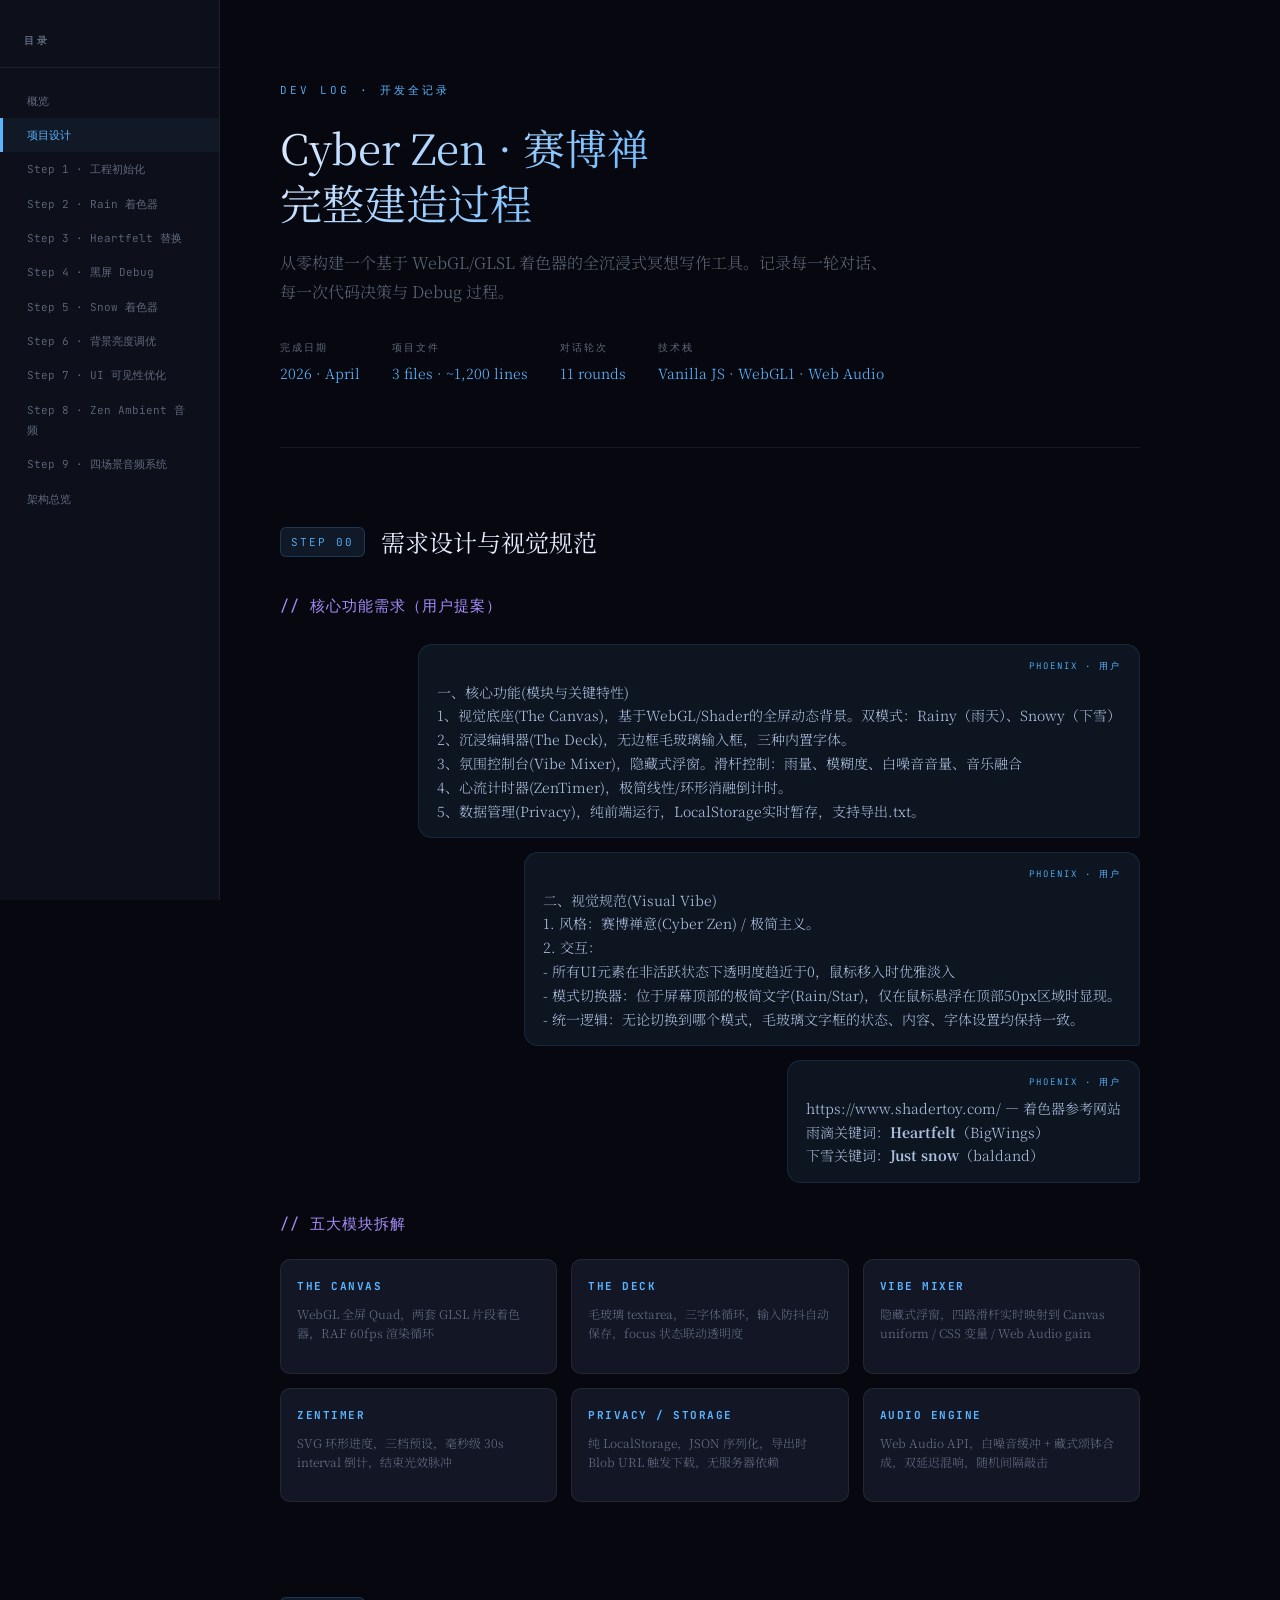
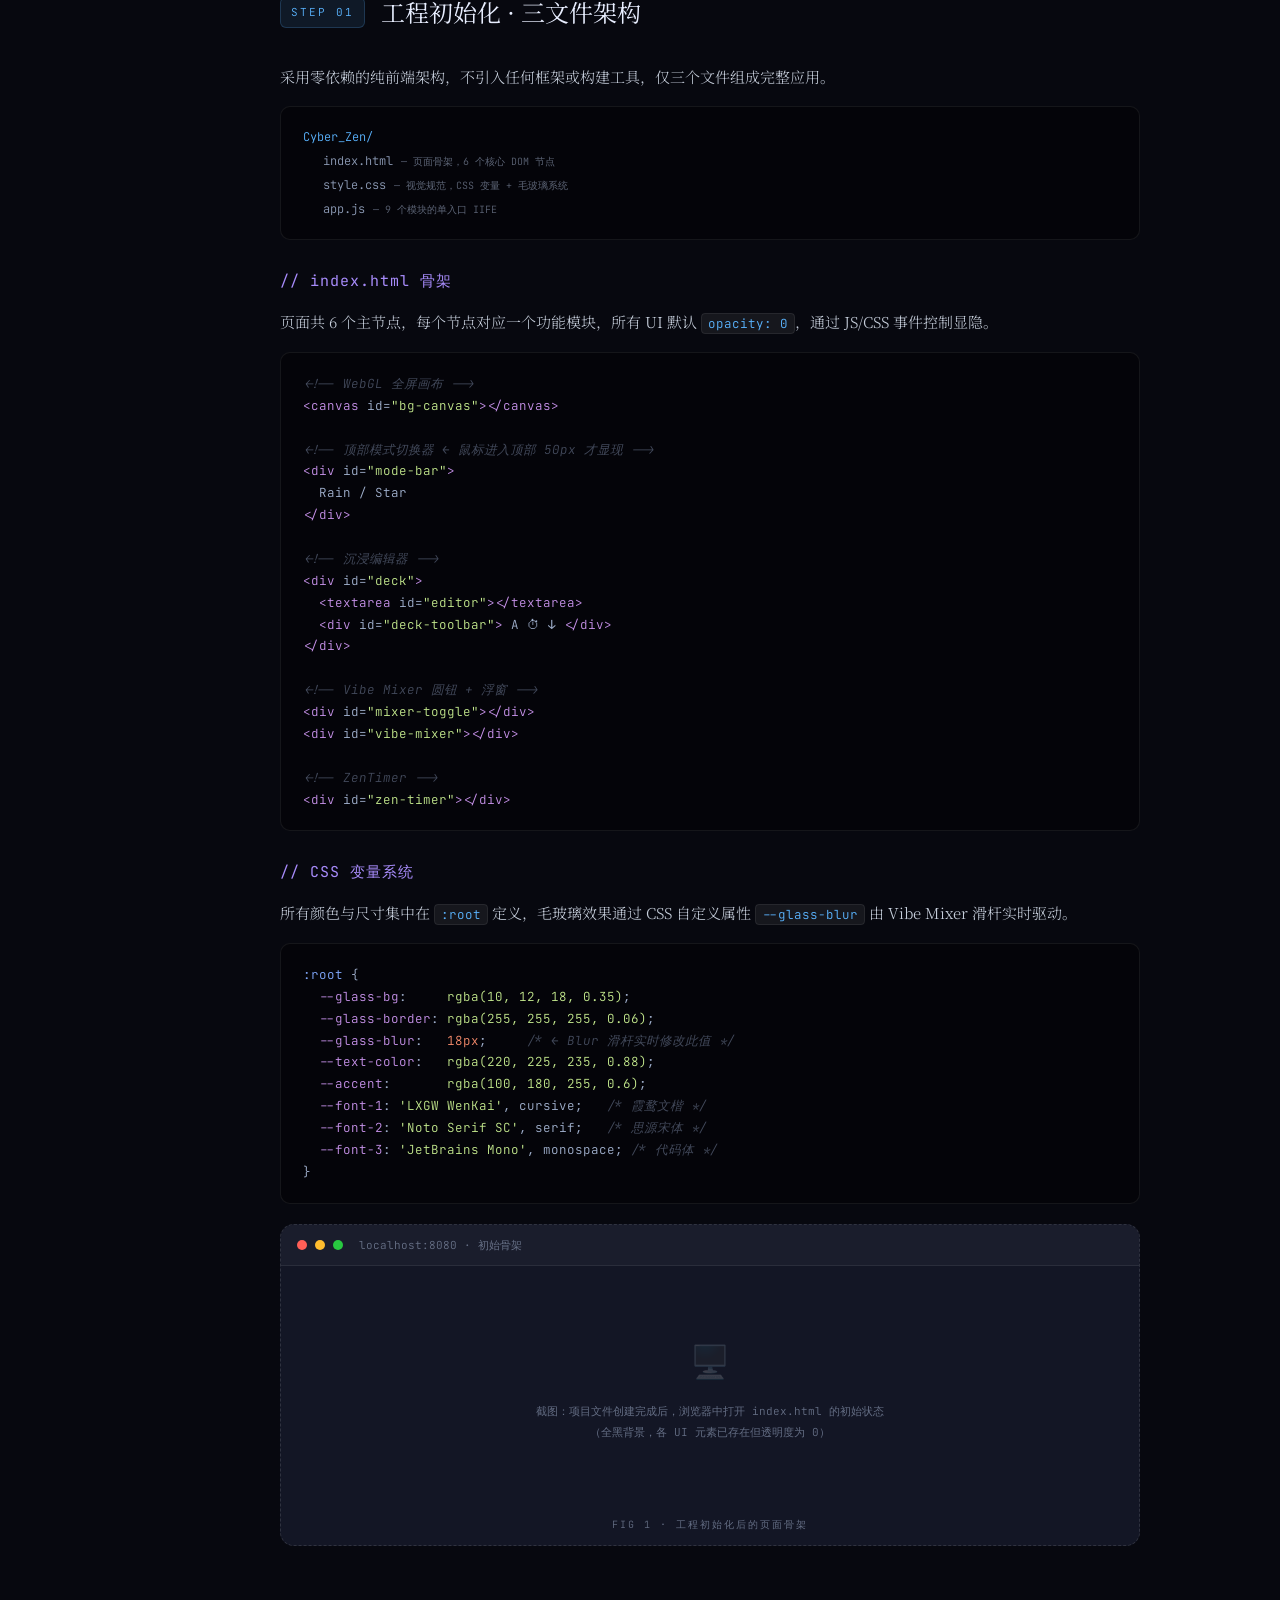
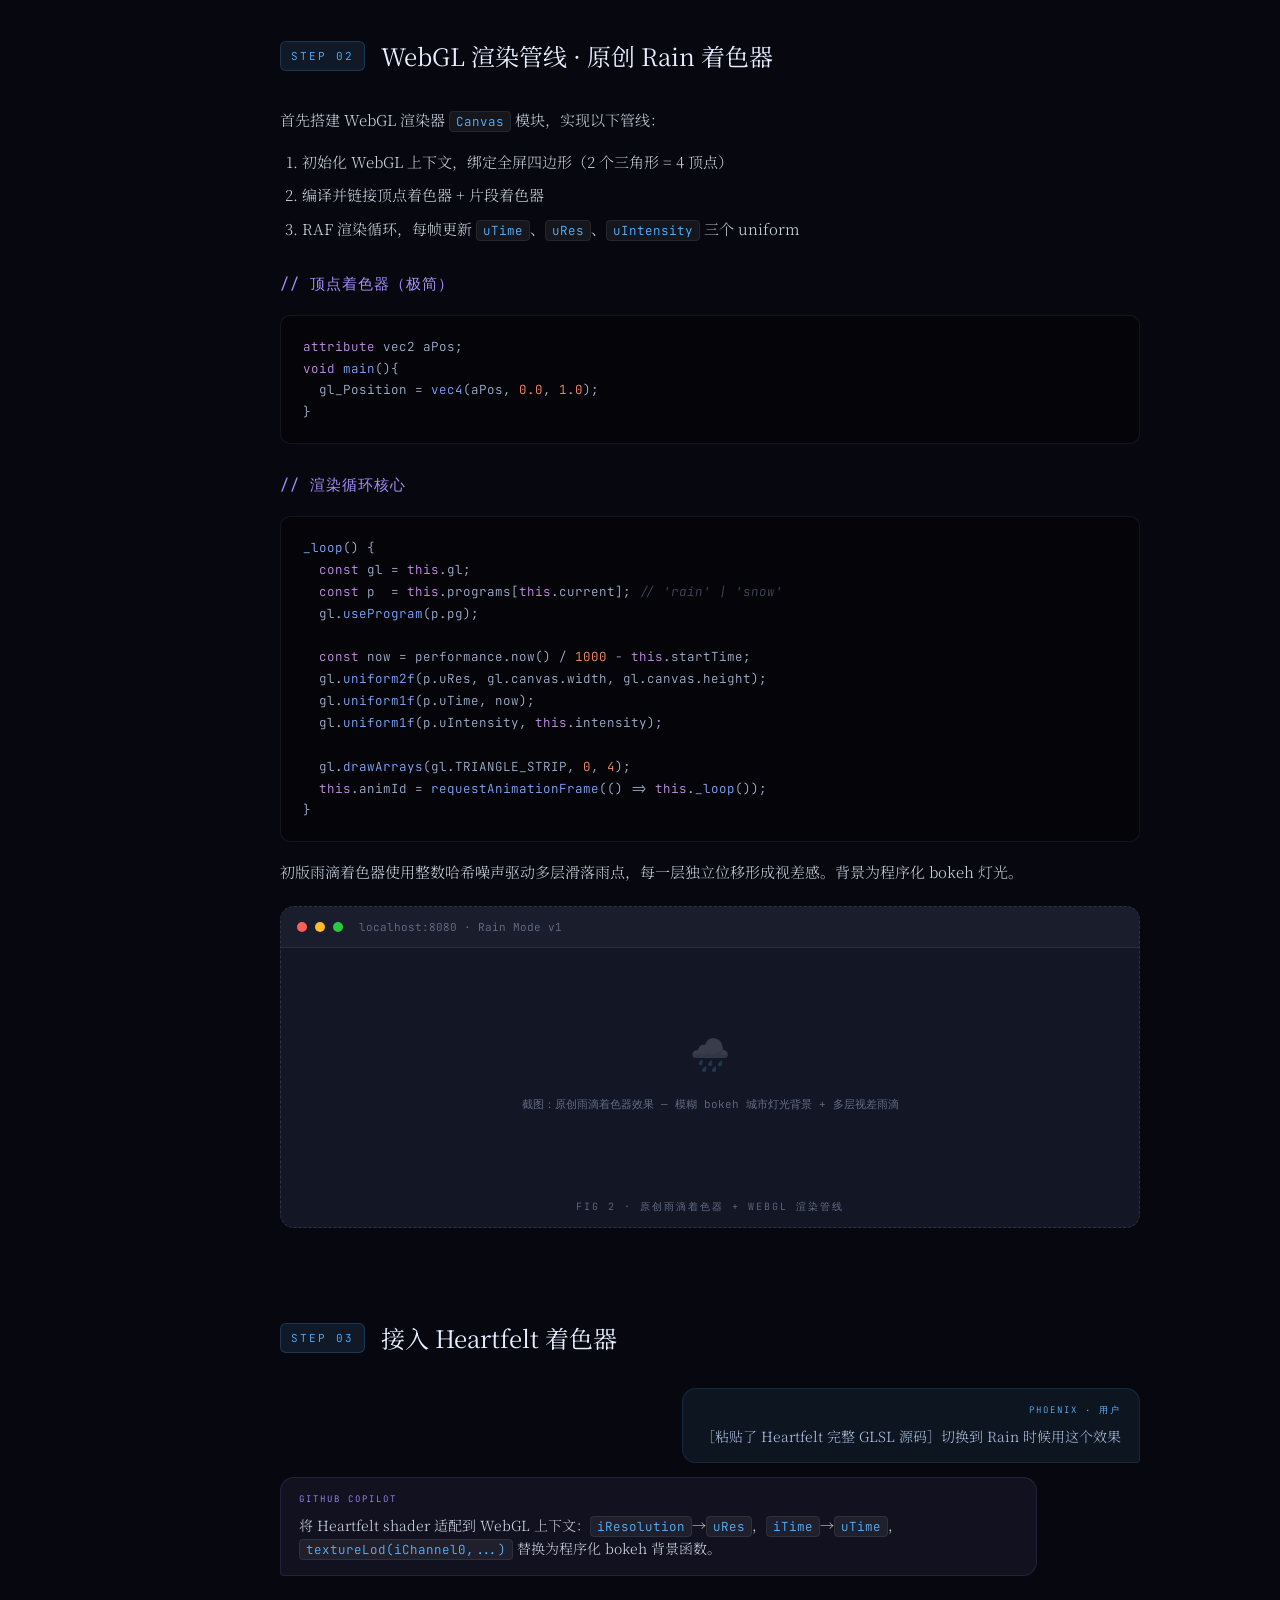
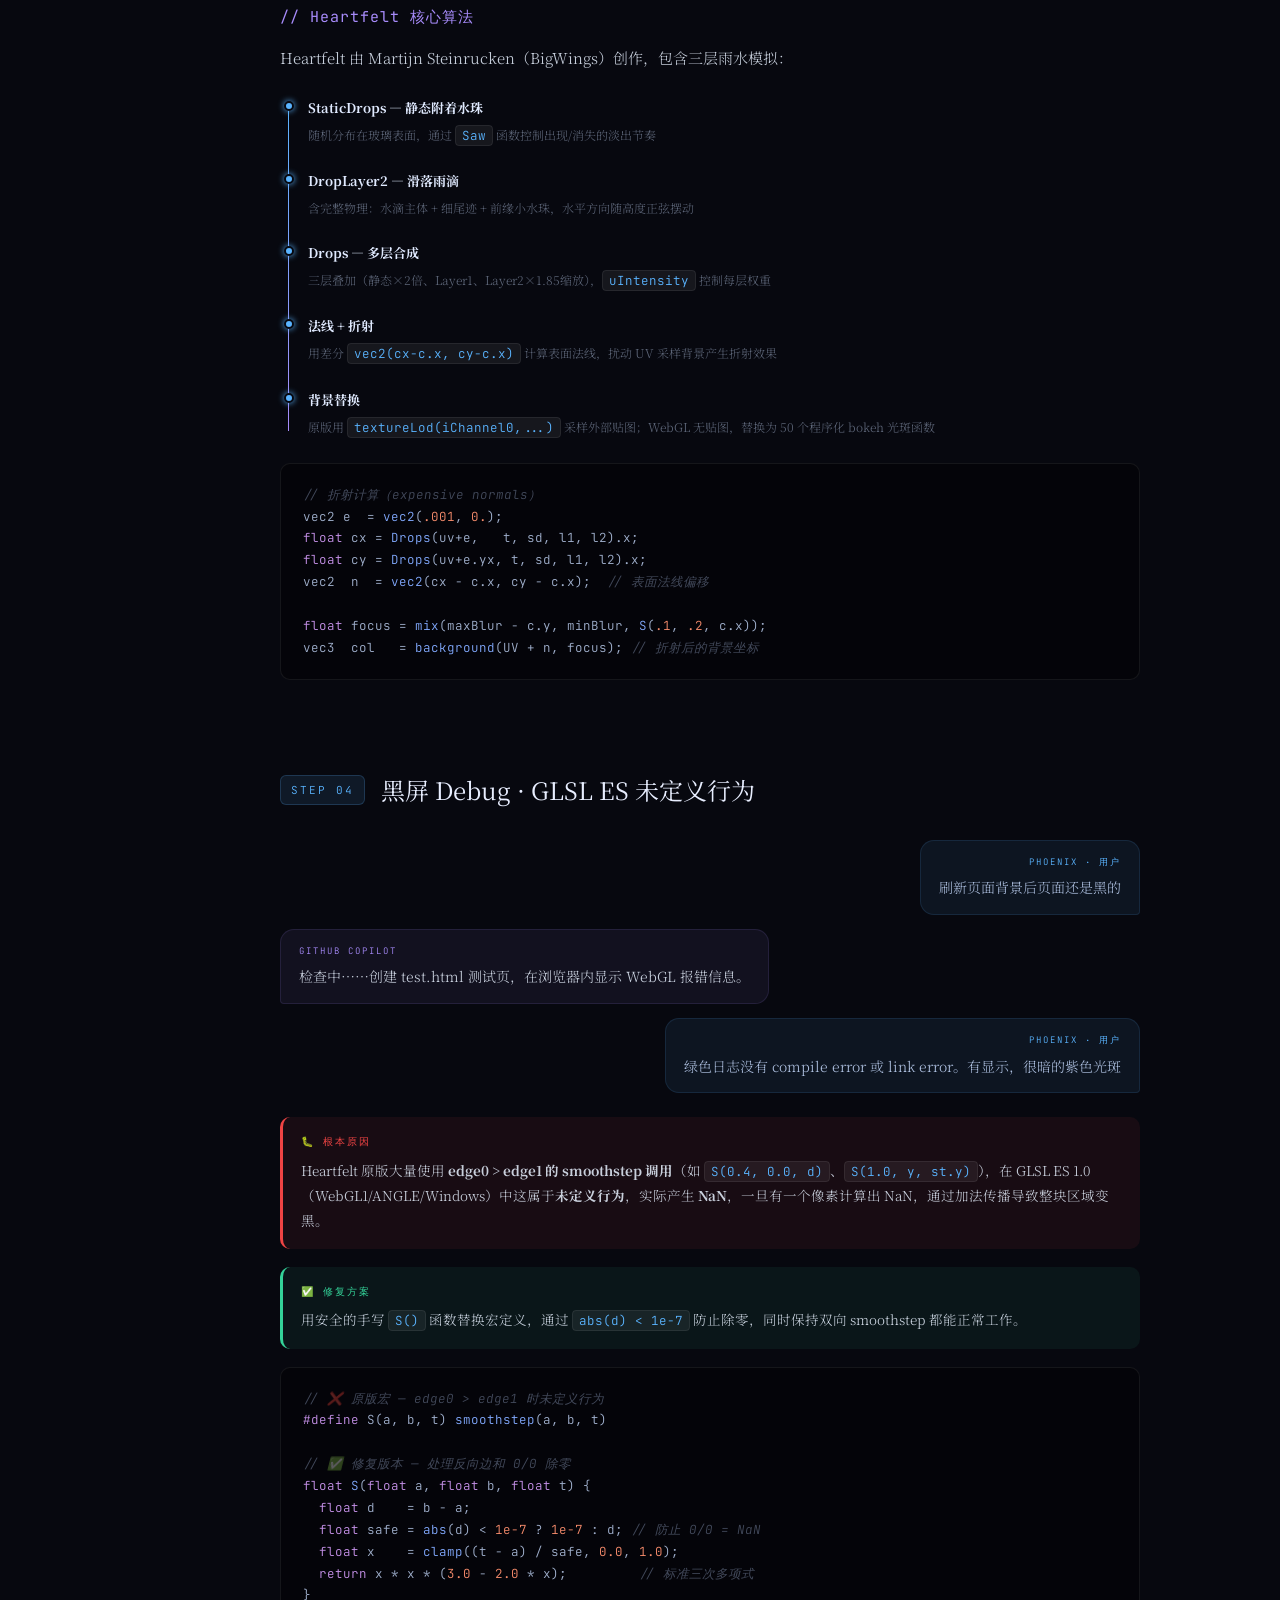
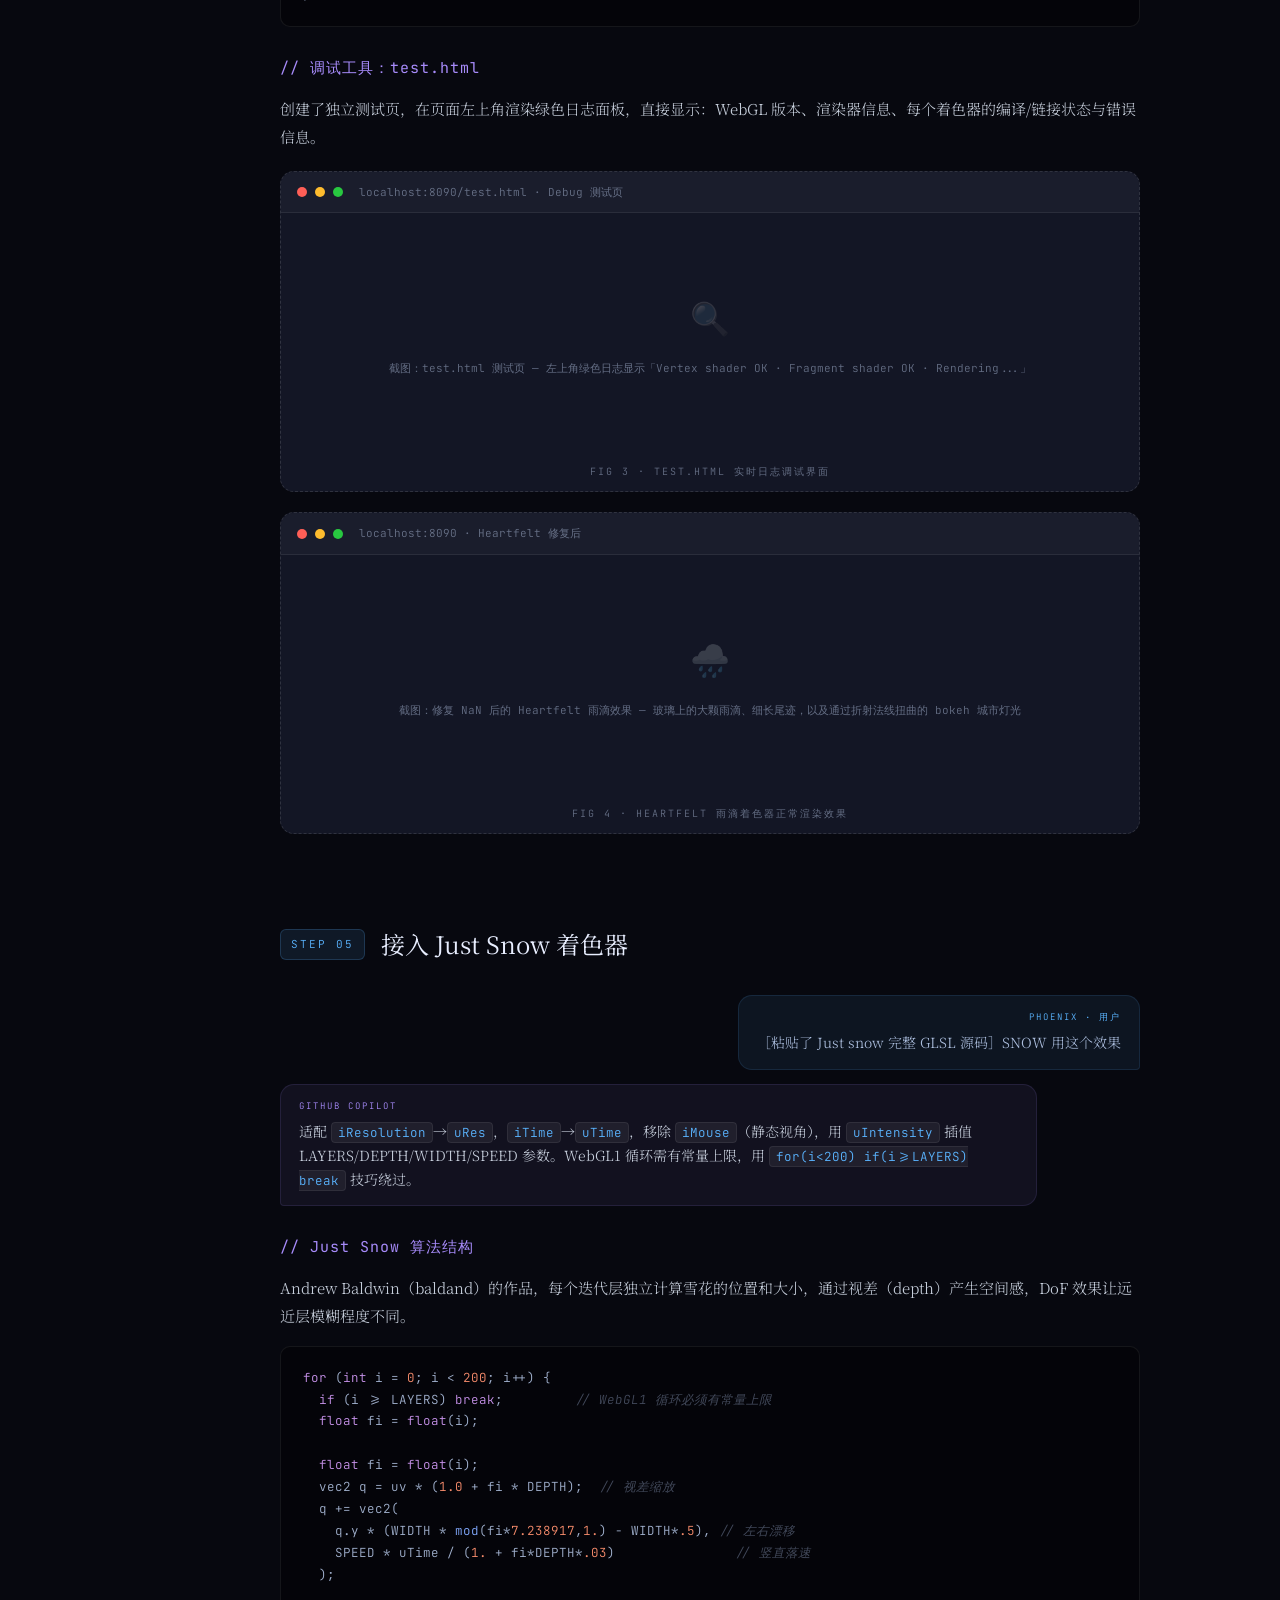
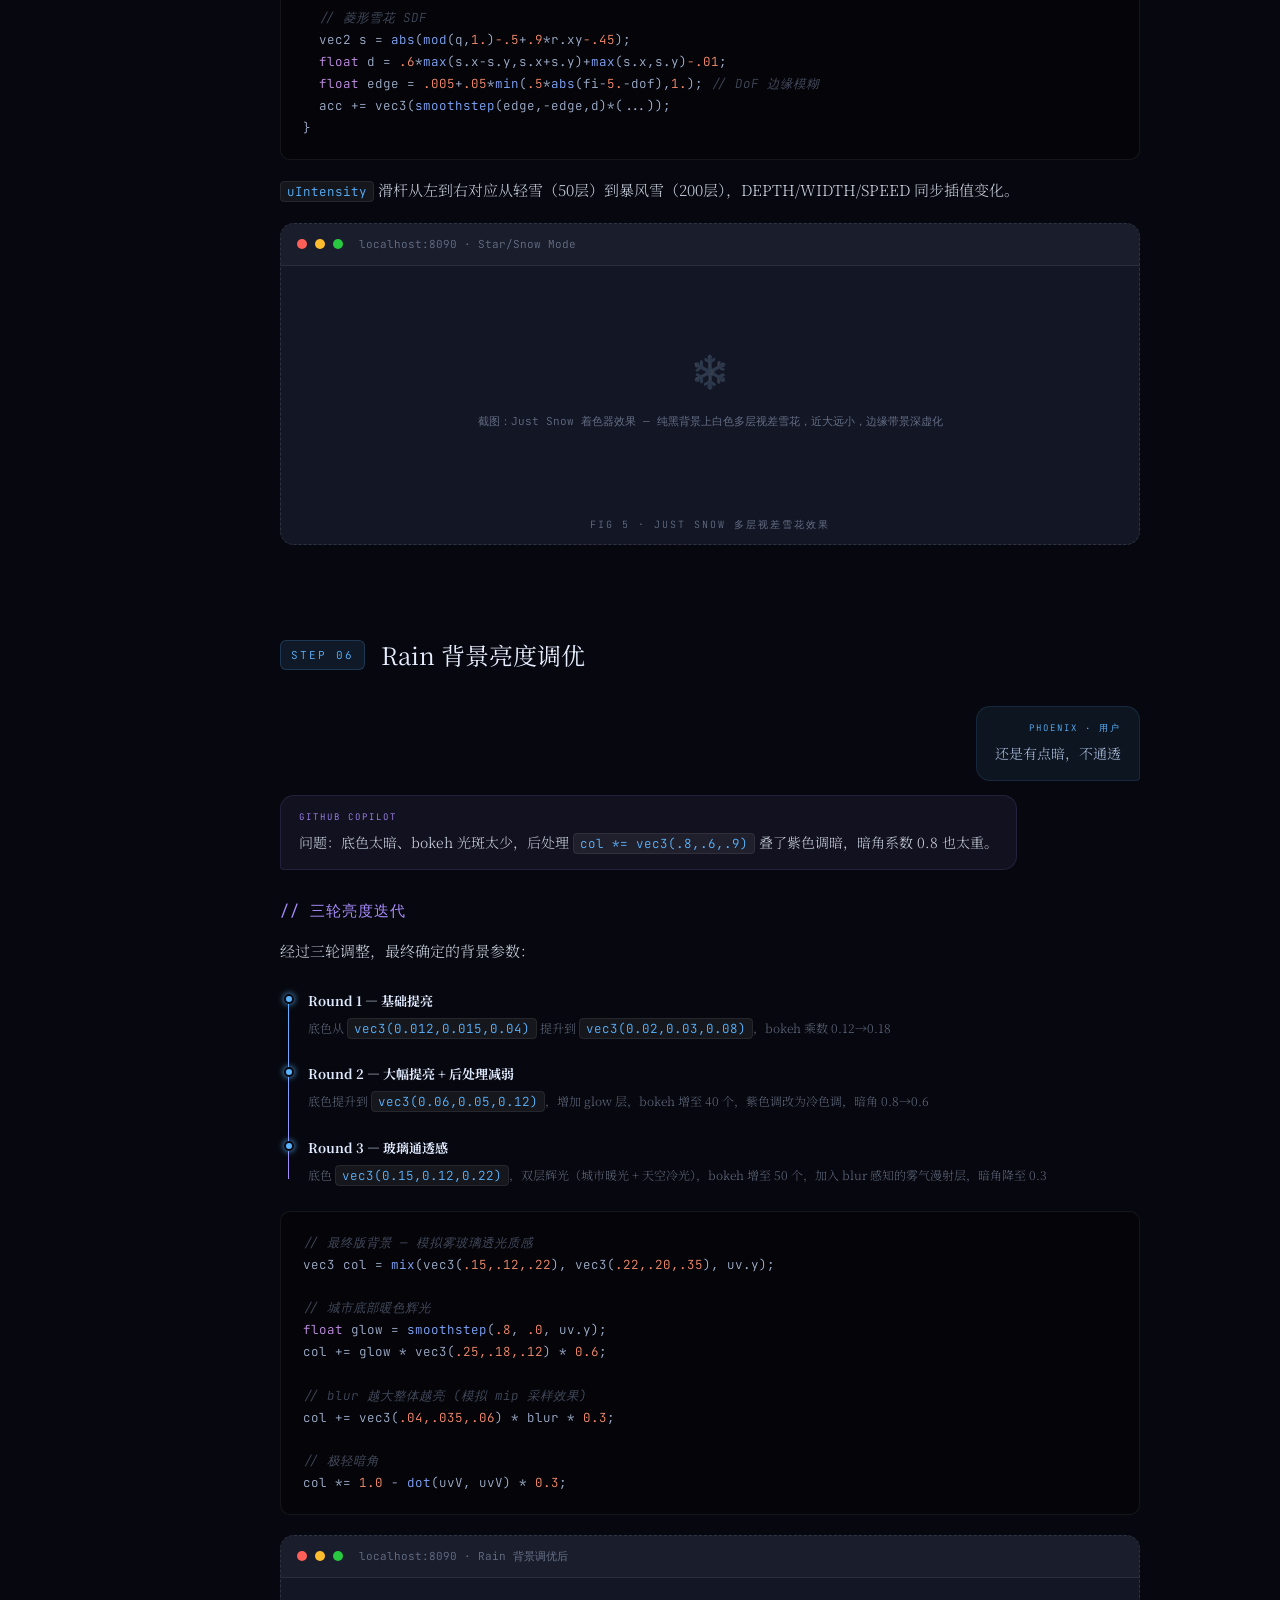
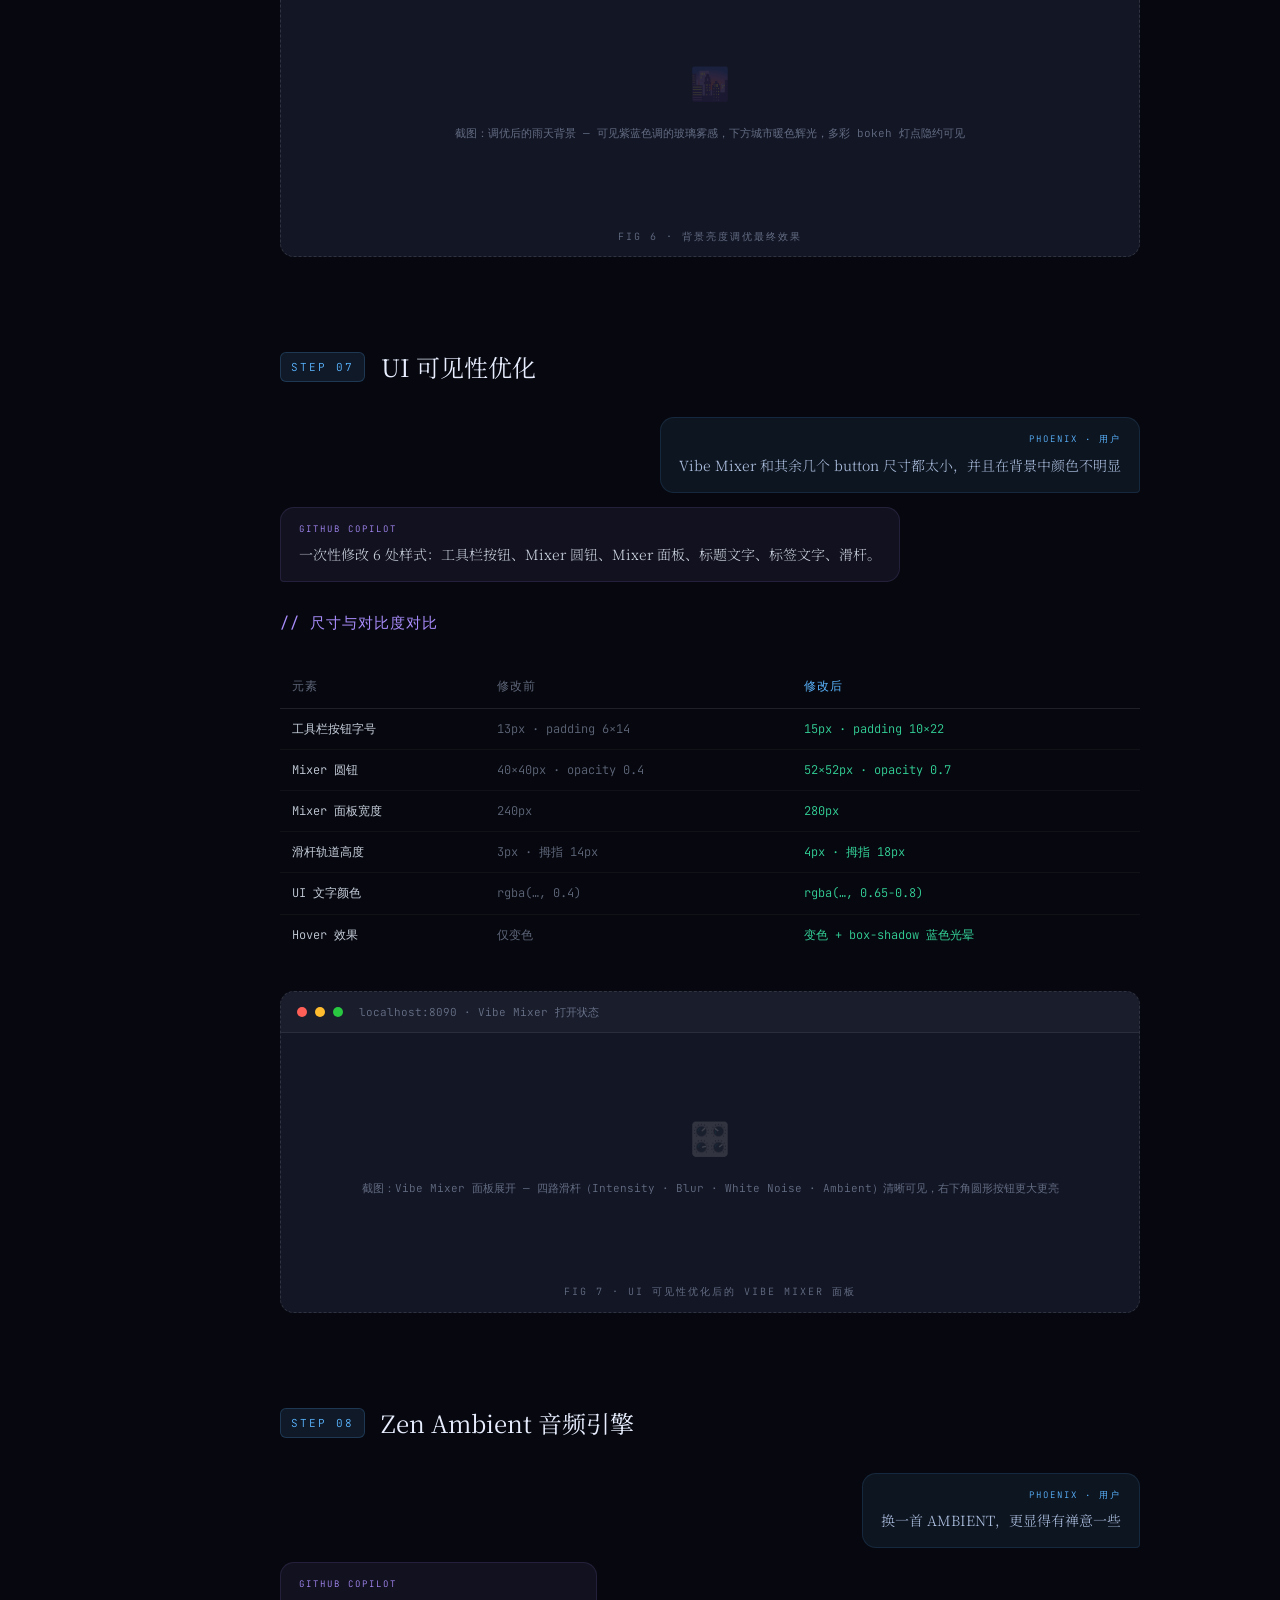
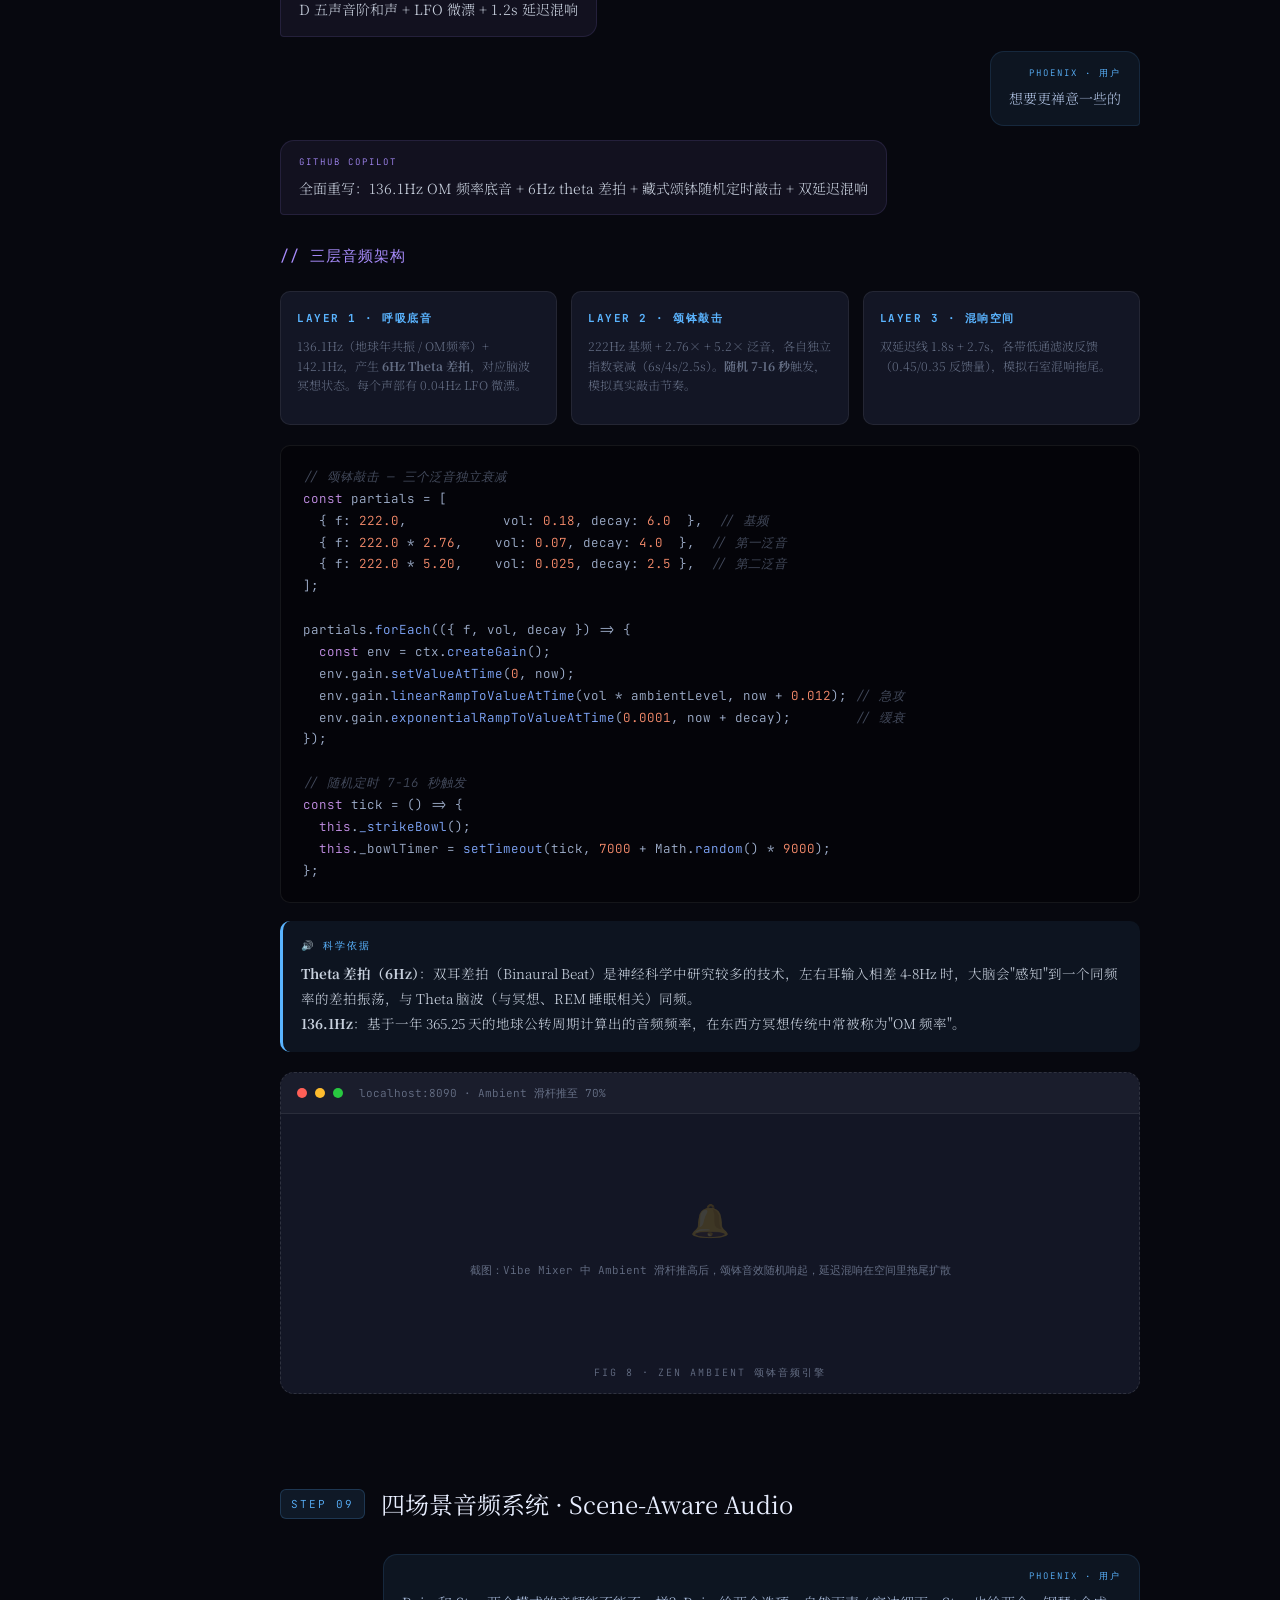
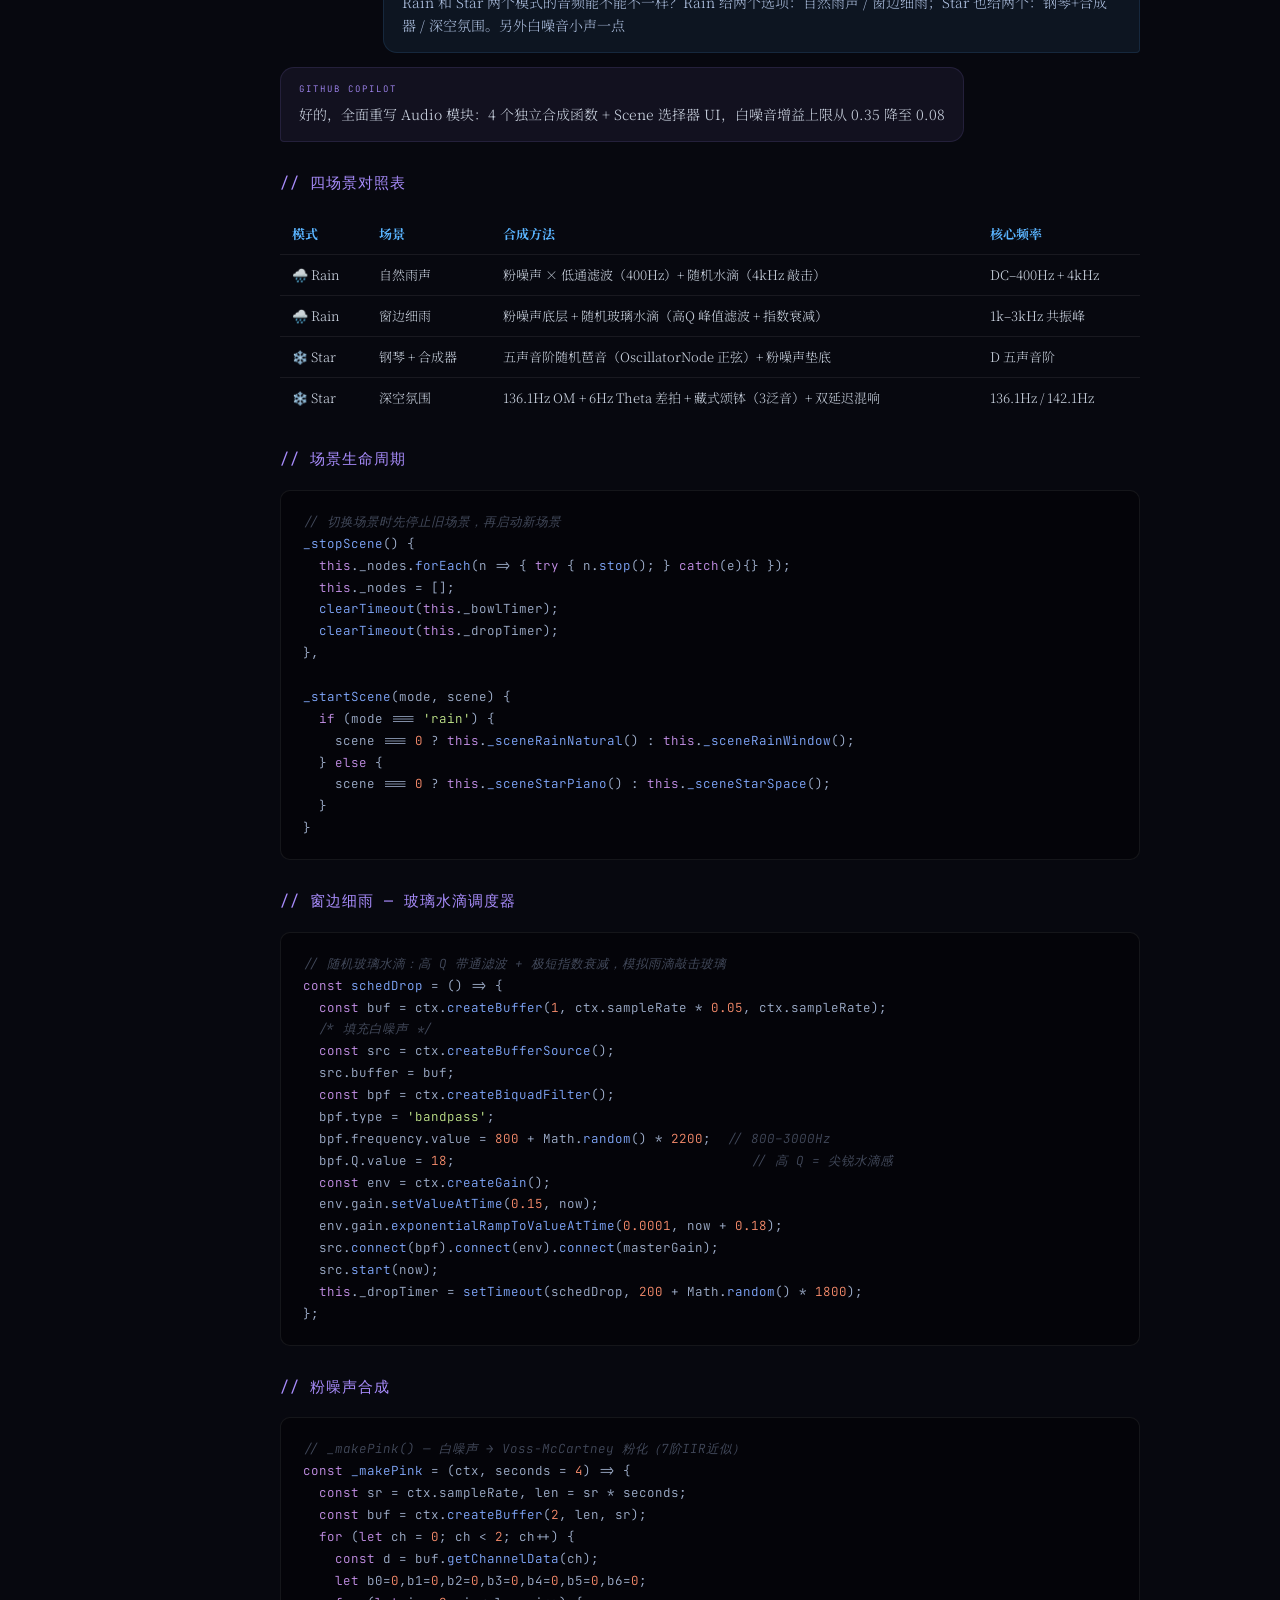
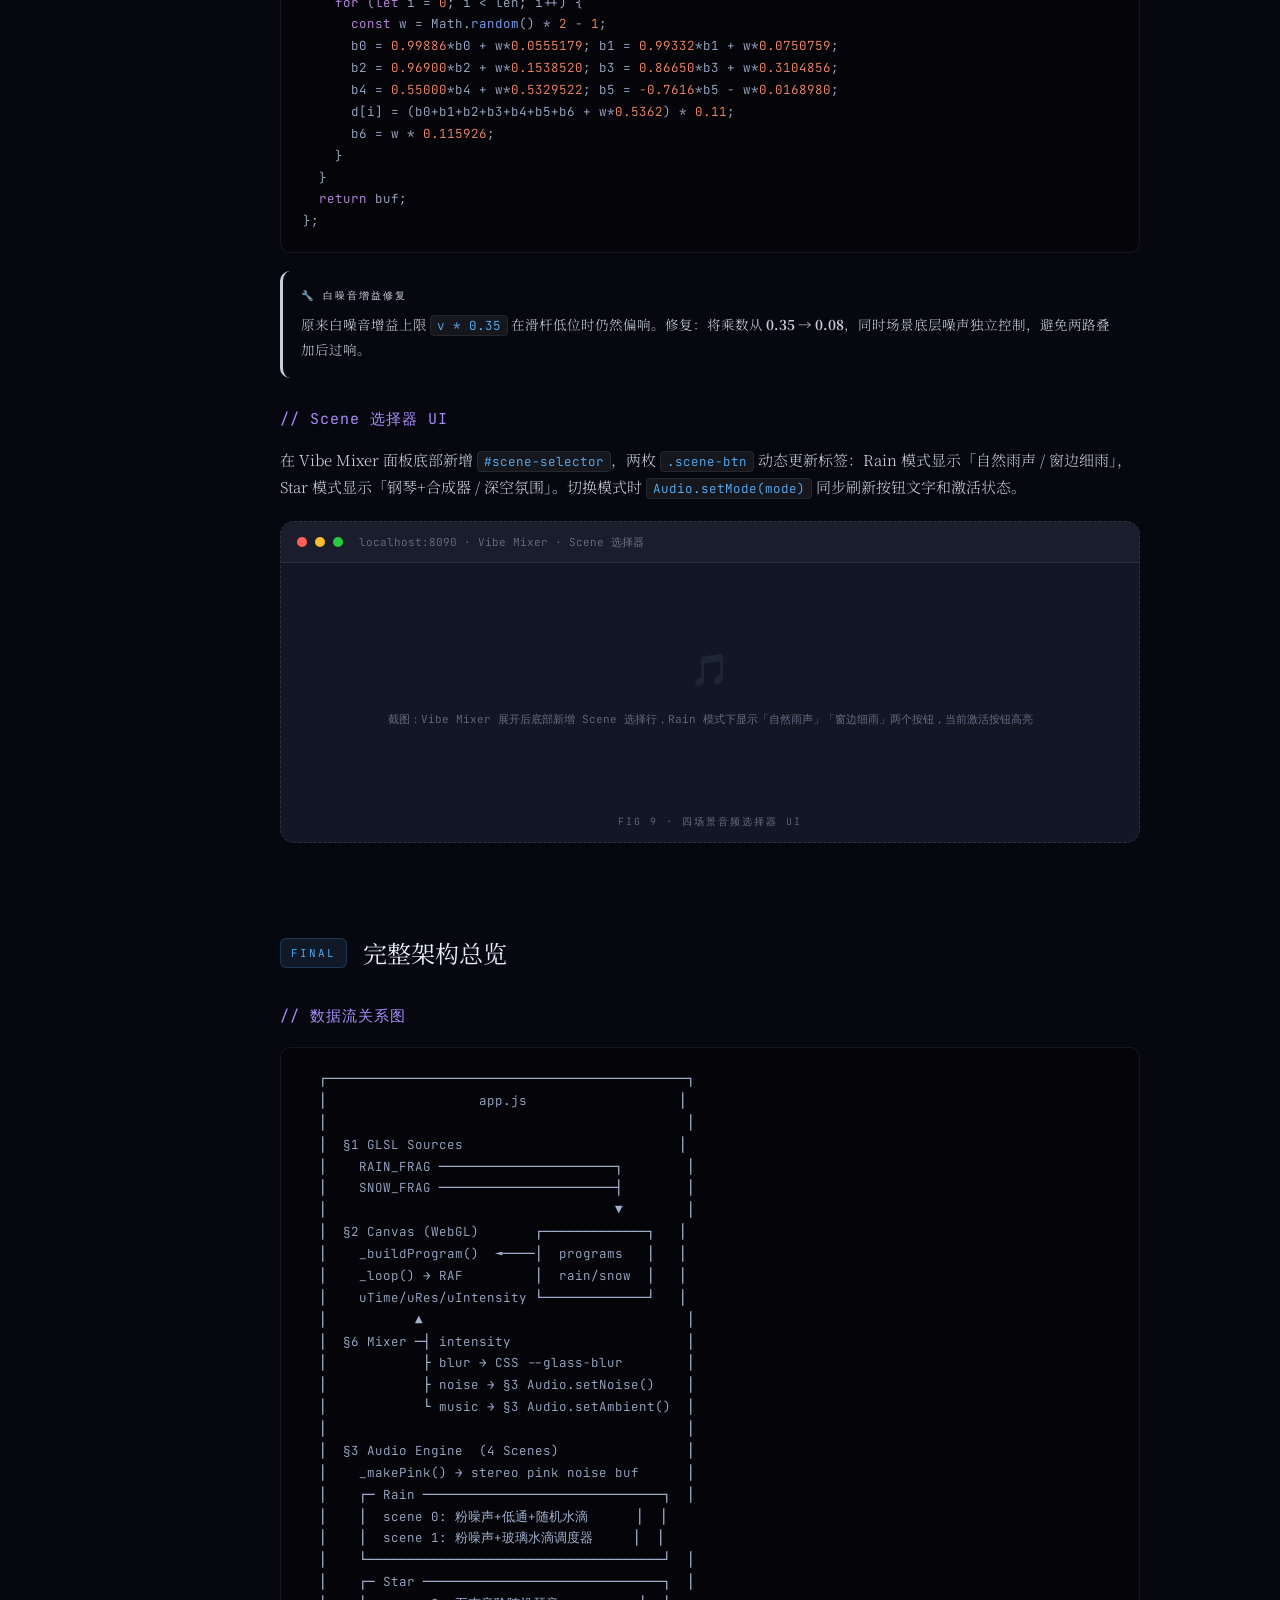
==== commit a4b1b66a: "四场景音频系统 · Scene-Aware Audio" ====
--- a/devlog.html
+++ b/devlog.html
@@ -386,6 +386,7 @@
   <a href="#s6">Step 6 · 背景亮度调优</a>
   <a href="#s7">Step 7 · UI 可见性优化</a>
   <a href="#s8">Step 8 · Zen Ambient 音频</a>
+  <a href="#s9">Step 9 · 四场景音频系统</a>
   <a href="#arch">架构总览</a>
 </nav>
 
@@ -1005,6 +1006,142 @@
   </div>
 </section>
 
+<!-- ══ STEP 9 : AUDIO SCENES ══ -->
+<section class="section" id="s9">
+  <div class="step-header">
+    <span class="step-num">STEP 09</span>
+    <h2>四场景音频系统 · Scene-Aware Audio</h2>
+  </div>
+
+  <div class="chat">
+    <div class="bubble user">
+      <div class="bubble-label">Phoenix · 用户</div>
+      Rain 和 Star 两个模式的音频能不能不一样？Rain 给两个选项：自然雨声 / 窗边细雨；Star 也给两个：钢琴+合成器 / 深空氛围。另外白噪音小声一点
+    </div>
+    <div class="bubble ai">
+      <div class="bubble-label">GitHub Copilot</div>
+      好的，全面重写 Audio 模块：4 个独立合成函数 + Scene 选择器 UI，白噪音增益上限从 0.35 降至 0.08
+    </div>
+  </div>
+
+  <h3>// 四场景对照表</h3>
+  <table style="width:100%;border-collapse:collapse;margin:16px 0;font-size:13px;">
+    <thead>
+      <tr style="border-bottom:1px solid var(--border);">
+        <th style="text-align:left;padding:8px 12px;color:var(--accent);">模式</th>
+        <th style="text-align:left;padding:8px 12px;color:var(--accent);">场景</th>
+        <th style="text-align:left;padding:8px 12px;color:var(--accent);">合成方法</th>
+        <th style="text-align:left;padding:8px 12px;color:var(--accent);">核心频率</th>
+      </tr>
+    </thead>
+    <tbody>
+      <tr style="border-bottom:1px solid var(--border);">
+        <td style="padding:8px 12px;">🌧️ Rain</td>
+        <td style="padding:8px 12px;">自然雨声</td>
+        <td style="padding:8px 12px;">粉噪声 × 低通滤波（400Hz）+ 随机水滴（4kHz 敲击）</td>
+        <td style="padding:8px 12px;">DC–400Hz + 4kHz</td>
+      </tr>
+      <tr style="border-bottom:1px solid var(--border);">
+        <td style="padding:8px 12px;">🌧️ Rain</td>
+        <td style="padding:8px 12px;">窗边细雨</td>
+        <td style="padding:8px 12px;">粉噪声底层 + 随机玻璃水滴（高Q 峰值滤波 + 指数衰减）</td>
+        <td style="padding:8px 12px;">1k–3kHz 共振峰</td>
+      </tr>
+      <tr style="border-bottom:1px solid var(--border);">
+        <td style="padding:8px 12px;">❄️ Star</td>
+        <td style="padding:8px 12px;">钢琴 + 合成器</td>
+        <td style="padding:8px 12px;">五声音阶随机琶音（OscillatorNode 正弦）+ 粉噪声垫底</td>
+        <td style="padding:8px 12px;">D 五声音阶</td>
+      </tr>
+      <tr>
+        <td style="padding:8px 12px;">❄️ Star</td>
+        <td style="padding:8px 12px;">深空氛围</td>
+        <td style="padding:8px 12px;">136.1Hz OM + 6Hz Theta 差拍 + 藏式颂钵（3泛音）+ 双延迟混响</td>
+        <td style="padding:8px 12px;">136.1Hz / 142.1Hz</td>
+      </tr>
+    </tbody>
+  </table>
+
+  <h3>// 场景生命周期</h3>
+
+<pre><span class="cmt">// 切换场景时先停止旧场景，再启动新场景</span>
+<span class="fn">_stopScene</span>() {
+  <span class="kw">this</span>._nodes.<span class="fn">forEach</span>(n => { <span class="kw">try</span> { n.<span class="fn">stop</span>(); } <span class="kw">catch</span>(e){} });
+  <span class="kw">this</span>._nodes = [];
+  <span class="fn">clearTimeout</span>(<span class="kw">this</span>._bowlTimer);
+  <span class="fn">clearTimeout</span>(<span class="kw">this</span>._dropTimer);
+},
+
+<span class="fn">_startScene</span>(mode, scene) {
+  <span class="kw">if</span> (mode === <span class="str">'rain'</span>) {
+    scene === <span class="num">0</span> ? <span class="kw">this</span>.<span class="fn">_sceneRainNatural</span>() : <span class="kw">this</span>.<span class="fn">_sceneRainWindow</span>();
+  } <span class="kw">else</span> {
+    scene === <span class="num">0</span> ? <span class="kw">this</span>.<span class="fn">_sceneStarPiano</span>() : <span class="kw">this</span>.<span class="fn">_sceneStarSpace</span>();
+  }
+}</pre>
+
+  <h3>// 窗边细雨 — 玻璃水滴调度器</h3>
+
+<pre><span class="cmt">// 随机玻璃水滴：高 Q 带通滤波 + 极短指数衰减，模拟雨滴敲击玻璃</span>
+<span class="kw">const</span> <span class="fn">schedDrop</span> = () => {
+  <span class="kw">const</span> buf = ctx.<span class="fn">createBuffer</span>(<span class="num">1</span>, ctx.sampleRate * <span class="num">0.05</span>, ctx.sampleRate);
+  <span class="cmt">/* 填充白噪声 */</span>
+  <span class="kw">const</span> src = ctx.<span class="fn">createBufferSource</span>();
+  src.buffer = buf;
+  <span class="kw">const</span> bpf = ctx.<span class="fn">createBiquadFilter</span>();
+  bpf.type = <span class="str">'bandpass'</span>;
+  bpf.frequency.value = <span class="num">800</span> + Math.<span class="fn">random</span>() * <span class="num">2200</span>;  <span class="cmt">// 800–3000Hz</span>
+  bpf.Q.value = <span class="num">18</span>;                                     <span class="cmt">// 高 Q = 尖锐水滴感</span>
+  <span class="kw">const</span> env = ctx.<span class="fn">createGain</span>();
+  env.gain.<span class="fn">setValueAtTime</span>(<span class="num">0.15</span>, now);
+  env.gain.<span class="fn">exponentialRampToValueAtTime</span>(<span class="num">0.0001</span>, now + <span class="num">0.18</span>);
+  src.<span class="fn">connect</span>(bpf).<span class="fn">connect</span>(env).<span class="fn">connect</span>(masterGain);
+  src.<span class="fn">start</span>(now);
+  <span class="kw">this</span>._dropTimer = <span class="fn">setTimeout</span>(schedDrop, <span class="num">200</span> + Math.<span class="fn">random</span>() * <span class="num">1800</span>);
+};</pre>
+
+  <h3>// 粉噪声合成</h3>
+
+<pre><span class="cmt">// _makePink() — 白噪声 → Voss-McCartney 粉化（7阶IIR近似）</span>
+<span class="kw">const</span> <span class="fn">_makePink</span> = (ctx, seconds = <span class="num">4</span>) => {
+  <span class="kw">const</span> sr = ctx.sampleRate, len = sr * seconds;
+  <span class="kw">const</span> buf = ctx.<span class="fn">createBuffer</span>(<span class="num">2</span>, len, sr);
+  <span class="kw">for</span> (<span class="kw">let</span> ch = <span class="num">0</span>; ch < <span class="num">2</span>; ch++) {
+    <span class="kw">const</span> d = buf.<span class="fn">getChannelData</span>(ch);
+    <span class="kw">let</span> b0=<span class="num">0</span>,b1=<span class="num">0</span>,b2=<span class="num">0</span>,b3=<span class="num">0</span>,b4=<span class="num">0</span>,b5=<span class="num">0</span>,b6=<span class="num">0</span>;
+    <span class="kw">for</span> (<span class="kw">let</span> i = <span class="num">0</span>; i < len; i++) {
+      <span class="kw">const</span> w = Math.<span class="fn">random</span>() * <span class="num">2</span> - <span class="num">1</span>;
+      b0 = <span class="num">0.99886</span>*b0 + w*<span class="num">0.0555179</span>; b1 = <span class="num">0.99332</span>*b1 + w*<span class="num">0.0750759</span>;
+      b2 = <span class="num">0.96900</span>*b2 + w*<span class="num">0.1538520</span>; b3 = <span class="num">0.86650</span>*b3 + w*<span class="num">0.3104856</span>;
+      b4 = <span class="num">0.55000</span>*b4 + w*<span class="num">0.5329522</span>; b5 = <span class="num">-0.7616</span>*b5 - w*<span class="num">0.0168980</span>;
+      d[i] = (b0+b1+b2+b3+b4+b5+b6 + w*<span class="num">0.5362</span>) * <span class="num">0.11</span>;
+      b6 = w * <span class="num">0.115926</span>;
+    }
+  }
+  <span class="kw">return</span> buf;
+};</pre>
+
+  <div class="callout callout-warn">
+    <div class="callout-label">🔧 白噪音增益修复</div>
+    原来白噪音增益上限 <code>v * 0.35</code> 在滑杆低位时仍然偏响。修复：将乘数从 <strong>0.35 → 0.08</strong>，同时场景底层噪声独立控制，避免两路叠加后过响。
+  </div>
+
+  <h3>// Scene 选择器 UI</h3>
+  <p>在 Vibe Mixer 面板底部新增 <code>#scene-selector</code>，两枚 <code>.scene-btn</code> 动态更新标签：Rain 模式显示「自然雨声 / 窗边细雨」，Star 模式显示「钢琴+合成器 / 深空氛围」。切换模式时 <code>Audio.setMode(mode)</code> 同步刷新按钮文字和激活状态。</p>
+
+  <div class="screenshot">
+    <div class="screenshot-header">
+      <div class="dot dot-r"></div><div class="dot dot-y"></div><div class="dot dot-g"></div>
+      <span class="screenshot-url">localhost:8090 · Vibe Mixer · Scene 选择器</span>
+    </div>
+    <div class="screenshot-body">
+      <div class="screenshot-icon">🎵</div>
+      <div class="screenshot-hint">截图：Vibe Mixer 展开后底部新增 Scene 选择行，Rain 模式下显示「自然雨声」「窗边细雨」两个按钮，当前激活按钮高亮</div>
+    </div>
+    <div class="screenshot-caption">Fig 9 · 四场景音频选择器 UI</div>
+  </div>
+</section>
+
 <!-- ══ ARCHITECTURE ══ -->
 <section class="section" id="arch">
   <div class="step-header">
@@ -1031,11 +1168,18 @@
   │            ├ noise → §3 Audio.setNoise()    │
   │            └ music → §3 Audio.setAmbient()  │
   │                                             │
-  │  §3 Audio Engine                            │
-  │    白噪音 Buffer ← noiseGain                │
-  │    颂钵 Partials ← ambientGain              │
-  │    双延迟混响 (1.8s + 2.7s)                 │
-  │    随机定时器 _scheduleBowl()               │
+  │  §3 Audio Engine  (4 Scenes)                │
+  │    _makePink() → stereo pink noise buf      │
+  │    ┌─ Rain ──────────────────────────────┐  │
+  │    │  scene 0: 粉噪声+低通+随机水滴      │  │
+  │    │  scene 1: 粉噪声+玻璃水滴调度器     │  │
+  │    └─────────────────────────────────────┘  │
+  │    ┌─ Star ──────────────────────────────┐  │
+  │    │  scene 0: 五声音阶随机琶音          │  │
+  │    │  scene 1: OM 136.1Hz+Theta+颂钵    │  │
+  │    └─────────────────────────────────────┘  │
+  │    _stopScene() / _startScene(mode,scene)   │
+  │    noiseGain ceiling: v*0.08 (↓ from 0.35) │
   │                                             │
   │  §4 Storage (LocalStorage)                  │
   │    text / font / mode / mixer / timer       │
@@ -1052,6 +1196,8 @@
   │  §8 Mode Switcher                           │
   │    mousemove → top 50px → mode-bar visible │
   │    'rain'/'snow' → Canvas.setMode()         │
+  │                  → Audio.setMode()          │
+  │    #scene-selector → Audio.setScene(n)      │
   └─────────────────────────────────────────────┘
 </pre>
 
@@ -1064,6 +1210,9 @@
     <span class="tag tag-purple">OscillatorNode</span>
     <span class="tag tag-purple">DelayNode</span>
     <span class="tag tag-purple">BiquadFilterNode</span>
+    <span class="tag tag-purple">BufferSourceNode</span>
+    <span class="tag tag-purple">Pink Noise Synthesis</span>
+    <span class="tag tag-purple">Binaural Beat</span>
     <span class="tag tag-green">CSS backdrop-filter</span>
     <span class="tag tag-green">CSS Custom Properties</span>
     <span class="tag tag-green">SVG stroke-dashoffset</span>
@@ -1085,7 +1234,7 @@
       <div class="screenshot-icon">🌧️</div>
       <div class="screenshot-hint">截图：Rain 模式全貌 — 玻璃雨滴折射城市 bokeh 灯点，中央毛玻璃编辑器，底部 Vibe Mixer 控制台</div>
     </div>
-    <div class="screenshot-caption">Fig 9 · Rain Mode 完整效果</div>
+    <div class="screenshot-caption">Fig 10 · Rain Mode 完整效果</div>
   </div>
 
   <div class="screenshot">
@@ -1097,7 +1246,7 @@
       <div class="screenshot-icon">❄️</div>
       <div class="screenshot-hint">截图：Star/Snow 模式全貌 — 多层视差雪花飘落，景深效果让远处雪花虚化，中央编辑器内容与字体设置与 Rain 模式保持一致</div>
     </div>
-    <div class="screenshot-caption">Fig 10 · Star Mode 完整效果</div>
+    <div class="screenshot-caption">Fig 11 · Star Mode 完整效果</div>
   </div>
 
   <div class="screenshot">
@@ -1109,7 +1258,7 @@
       <div class="screenshot-icon">⏱️</div>
       <div class="screenshot-hint">截图：ZenTimer 倒计时界面 — SVG 环形进度条随时间消融，中央数字显示剩余时间，底部可选 15/25/45 分钟预设</div>
     </div>
-    <div class="screenshot-caption">Fig 11 · ZenTimer 极简环形计时器</div>
+    <div class="screenshot-caption">Fig 12 · ZenTimer 极简环形计时器</div>
   </div>
 
   <div class="divider"></div>
